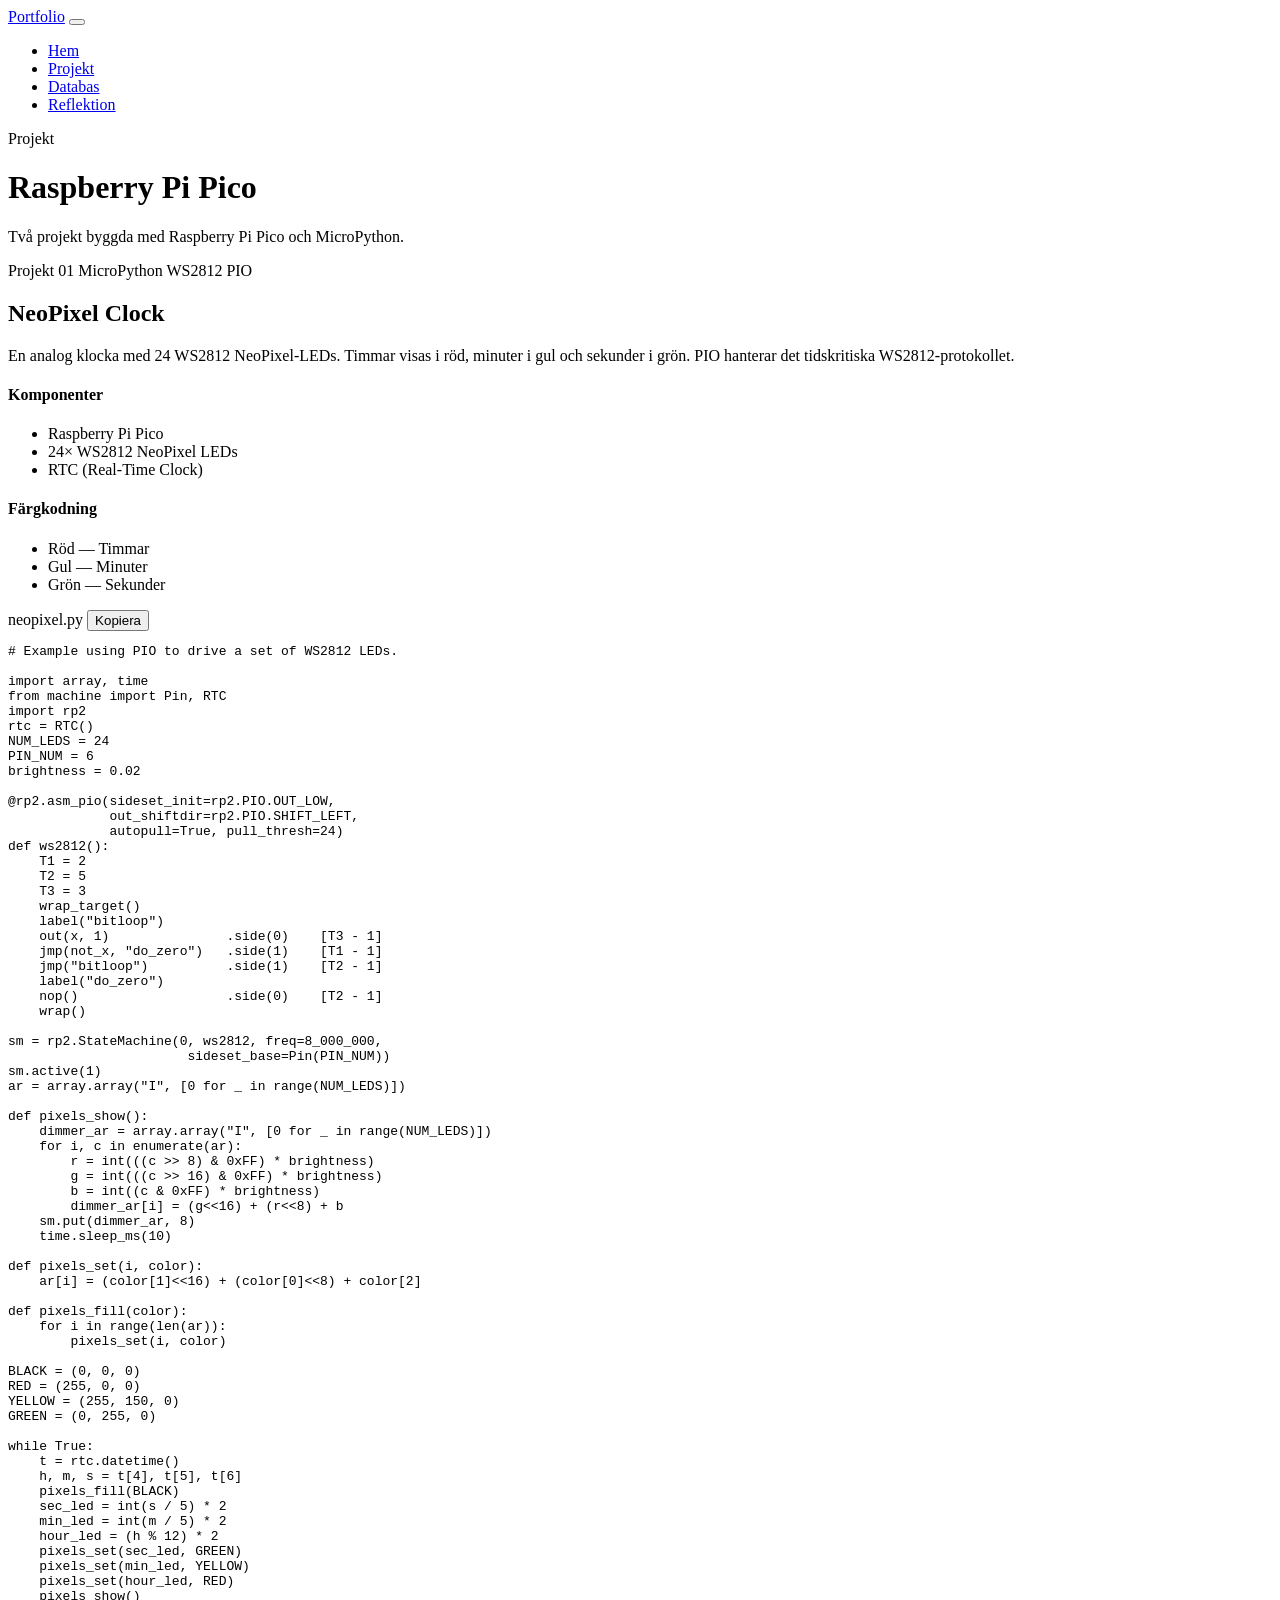
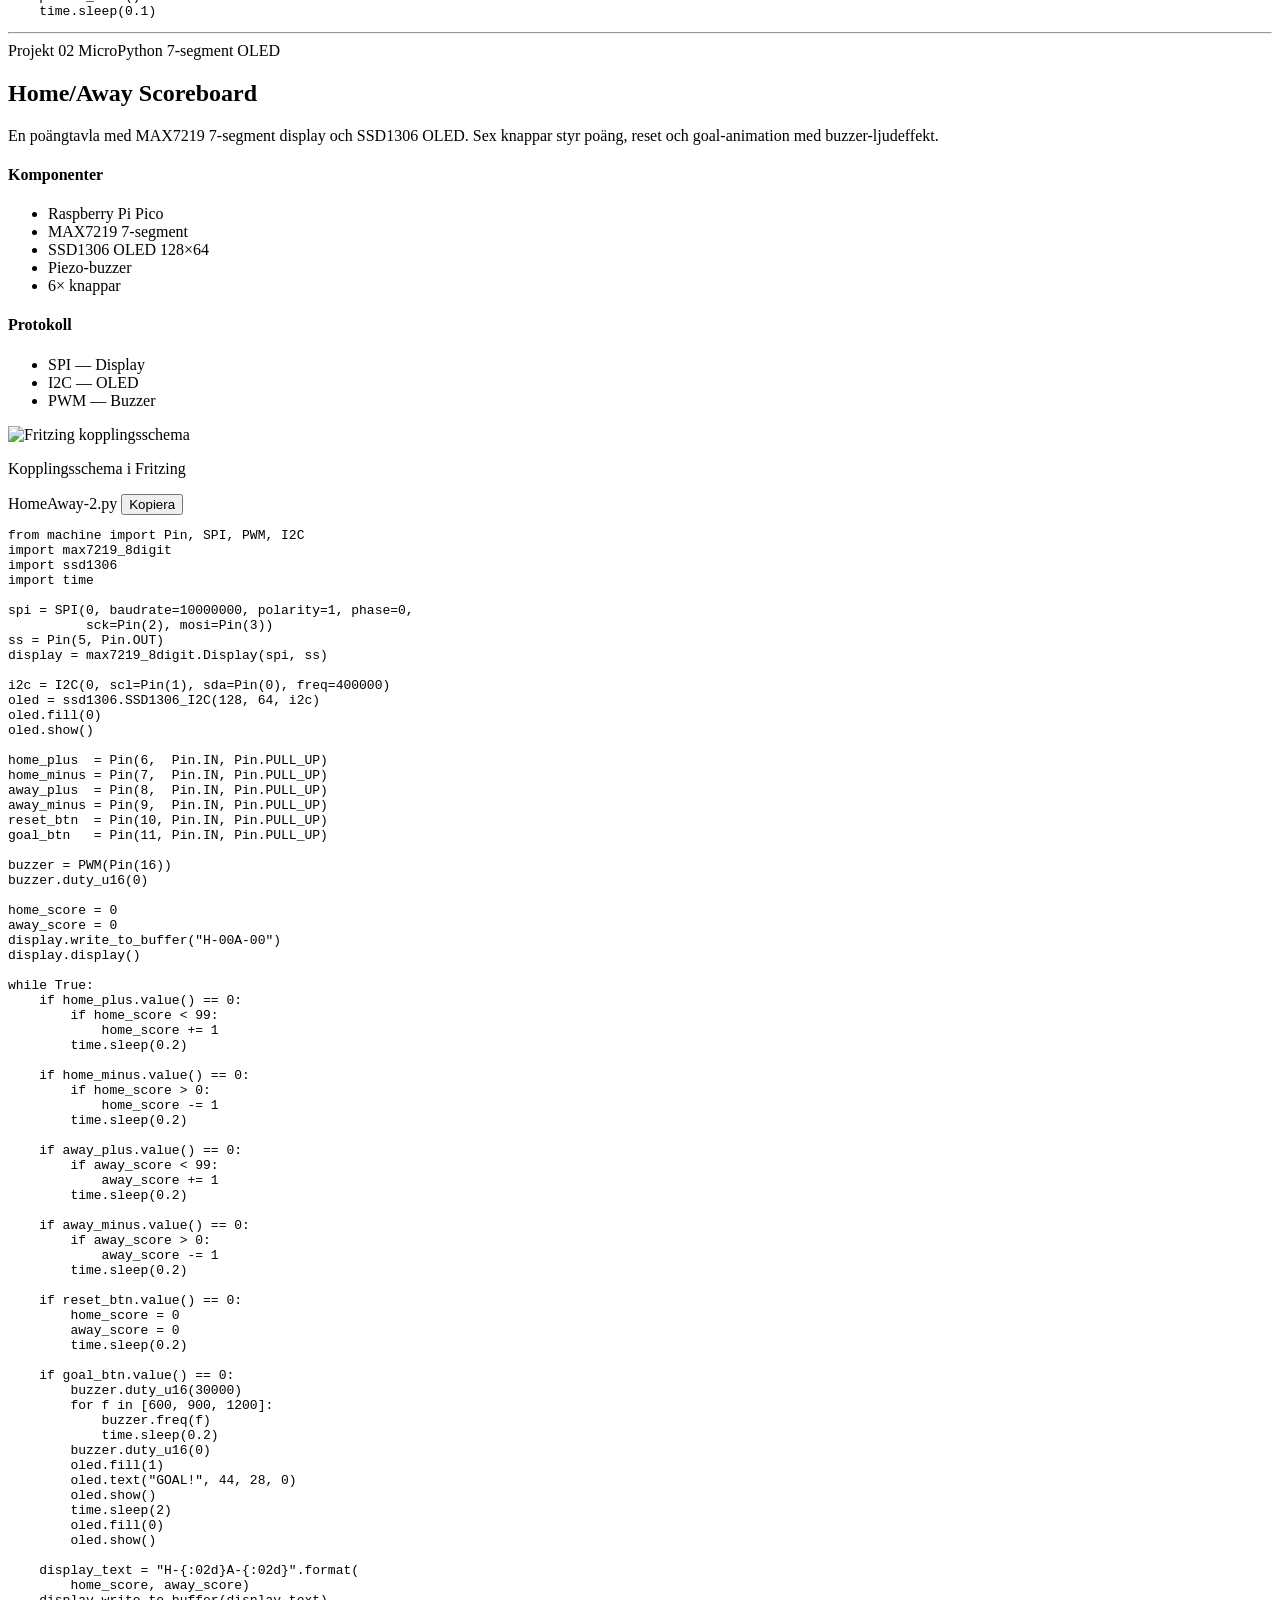
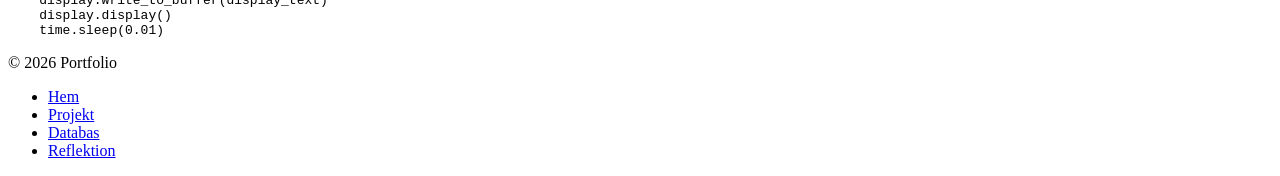
==== projects.html @ b506a7b5 "Add Raspberry Pi Pico project pages including code blocks for HomeAway and NeoPixel and database sch" ====
<!DOCTYPE html>
<html lang="sv">
<head>
    <meta charset="UTF-8">
    <meta name="viewport" content="width=device-width, initial-scale=1.0">
    <meta name="description" content="Raspberry Pi Pico-projekt — NeoPixel Clock och Home/Away Scoreboard.">
    <title>Portfolio — Projekt</title>
    <link rel="preconnect" href="https://fonts.googleapis.com">
    <link rel="preconnect" href="https://fonts.gstatic.com" crossorigin>
    <link href="https://fonts.googleapis.com/css2?family=Inter:wght@300;400;500;600;700&family=JetBrains+Mono:wght@400;500&display=swap" rel="stylesheet">
    <link rel="stylesheet" href="style.css">
</head>
<body>
    <nav class="nav" id="main-nav">
        <div class="nav-inner">
            <a href="index.html" class="nav-logo">Portfolio</a>
            <button class="nav-toggle" id="nav-toggle" aria-label="Toggle menu"><span></span><span></span><span></span></button>
            <ul class="nav-links" id="nav-links">
                <li><a href="index.html">Hem</a></li>
                <li><a href="projects.html" class="active">Projekt</a></li>
                <li><a href="database.html">Databas</a></li>
                <li><a href="reflection.html">Reflektion</a></li>
            </ul>
        </div>
    </nav>

    <header class="page-header">
        <div class="container">
            <p class="page-label fade-in">Projekt</p>
            <h1 class="page-title fade-in delay-1">Raspberry Pi Pico</h1>
            <p class="page-desc fade-in delay-2">Två projekt byggda med Raspberry Pi Pico och MicroPython.</p>
        </div>
    </header>

    <!-- Project 1: NeoPixel Clock -->
    <section class="section" id="neopixel">
        <div class="container">
            <div class="project-header">
                <div class="project-meta fade-in">
                    <span class="project-number">Projekt 01</span>
                    <span class="project-tag">MicroPython</span>
                    <span class="project-tag">WS2812</span>
                    <span class="project-tag">PIO</span>
                </div>
                <h2 class="project-title fade-in">NeoPixel Clock</h2>
                <p class="project-desc fade-in">En analog klocka med 24 WS2812 NeoPixel-LEDs. Timmar visas i röd, minuter i gul och sekunder i grön. PIO hanterar det tidskritiska WS2812-protokollet.</p>
            </div>
            <div class="project-details fade-in">
                <div class="detail-grid">
                    <div class="detail-item">
                        <h4>Komponenter</h4>
                        <ul><li>Raspberry Pi Pico</li><li>24× WS2812 NeoPixel LEDs</li><li>RTC (Real-Time Clock)</li></ul>
                    </div>
                    <div class="detail-item">
                        <h4>Färgkodning</h4>
                        <ul>
                            <li><span class="color-dot color-red"></span> Röd — Timmar</li>
                            <li><span class="color-dot color-yellow"></span> Gul — Minuter</li>
                            <li><span class="color-dot color-green"></span> Grön — Sekunder</li>
                        </ul>
                    </div>
                </div>
            </div>
            <div class="code-block fade-in">
                <div class="code-header">
                    <div class="code-dots"><span></span><span></span><span></span></div>
                    <span class="code-filename">neopixel.py</span>
                    <button class="code-copy" onclick="copyCode(this)" aria-label="Kopiera kod">Kopiera</button>
                </div>
                <pre><code># Example using PIO to drive a set of WS2812 LEDs.

import array, time
from machine import Pin, RTC
import rp2
rtc = RTC()
NUM_LEDS = 24
PIN_NUM = 6
brightness = 0.02

@rp2.asm_pio(sideset_init=rp2.PIO.OUT_LOW,
             out_shiftdir=rp2.PIO.SHIFT_LEFT,
             autopull=True, pull_thresh=24)
def ws2812():
    T1 = 2
    T2 = 5
    T3 = 3
    wrap_target()
    label("bitloop")
    out(x, 1)               .side(0)    [T3 - 1]
    jmp(not_x, "do_zero")   .side(1)    [T1 - 1]
    jmp("bitloop")          .side(1)    [T2 - 1]
    label("do_zero")
    nop()                   .side(0)    [T2 - 1]
    wrap()

sm = rp2.StateMachine(0, ws2812, freq=8_000_000,
                       sideset_base=Pin(PIN_NUM))
sm.active(1)
ar = array.array("I", [0 for _ in range(NUM_LEDS)])

def pixels_show():
    dimmer_ar = array.array("I", [0 for _ in range(NUM_LEDS)])
    for i, c in enumerate(ar):
        r = int(((c >> 8) & 0xFF) * brightness)
        g = int(((c >> 16) & 0xFF) * brightness)
        b = int((c & 0xFF) * brightness)
        dimmer_ar[i] = (g<<16) + (r<<8) + b
    sm.put(dimmer_ar, 8)
    time.sleep_ms(10)

def pixels_set(i, color):
    ar[i] = (color[1]<<16) + (color[0]<<8) + color[2]

def pixels_fill(color):
    for i in range(len(ar)):
        pixels_set(i, color)

BLACK = (0, 0, 0)
RED = (255, 0, 0)
YELLOW = (255, 150, 0)
GREEN = (0, 255, 0)

while True:
    t = rtc.datetime()
    h, m, s = t[4], t[5], t[6]
    pixels_fill(BLACK)
    sec_led = int(s / 5) * 2
    min_led = int(m / 5) * 2
    hour_led = (h % 12) * 2
    pixels_set(sec_led, GREEN)
    pixels_set(min_led, YELLOW)
    pixels_set(hour_led, RED)
    pixels_show()
    time.sleep(0.1)</code></pre>
            </div>
        </div>
    </section>

    <div class="section-divider"><div class="container"><hr></div></div>

    <!-- Project 2: Home/Away -->
    <section class="section" id="homeaway">
        <div class="container">
            <div class="project-header">
                <div class="project-meta fade-in">
                    <span class="project-number">Projekt 02</span>
                    <span class="project-tag">MicroPython</span>
                    <span class="project-tag">7-segment</span>
                    <span class="project-tag">OLED</span>
                </div>
                <h2 class="project-title fade-in">Home/Away Scoreboard</h2>
                <p class="project-desc fade-in">En poängtavla med MAX7219 7-segment display och SSD1306 OLED. Sex knappar styr poäng, reset och goal-animation med buzzer-ljudeffekt.</p>
            </div>
            <div class="project-details fade-in">
                <div class="detail-grid">
                    <div class="detail-item">
                        <h4>Komponenter</h4>
                        <ul><li>Raspberry Pi Pico</li><li>MAX7219 7-segment</li><li>SSD1306 OLED 128×64</li><li>Piezo-buzzer</li><li>6× knappar</li></ul>
                    </div>
                    <div class="detail-item">
                        <h4>Protokoll</h4>
                        <ul><li>SPI — Display</li><li>I2C — OLED</li><li>PWM — Buzzer</li></ul>
                    </div>
                </div>
            </div>
            <div class="project-image fade-in">
                <div class="image-frame">
                    <img src="images/fritzing-homeaway.png" alt="Fritzing kopplingsschema" loading="lazy">
                </div>
                <p class="image-caption">Kopplingsschema i Fritzing</p>
            </div>
            <div class="code-block fade-in">
                <div class="code-header">
                    <div class="code-dots"><span></span><span></span><span></span></div>
                    <span class="code-filename">HomeAway-2.py</span>
                    <button class="code-copy" onclick="copyCode(this)" aria-label="Kopiera kod">Kopiera</button>
                </div>
                <pre><code>from machine import Pin, SPI, PWM, I2C
import max7219_8digit
import ssd1306
import time

spi = SPI(0, baudrate=10000000, polarity=1, phase=0,
          sck=Pin(2), mosi=Pin(3))
ss = Pin(5, Pin.OUT)
display = max7219_8digit.Display(spi, ss)

i2c = I2C(0, scl=Pin(1), sda=Pin(0), freq=400000)
oled = ssd1306.SSD1306_I2C(128, 64, i2c)
oled.fill(0)
oled.show()

home_plus  = Pin(6,  Pin.IN, Pin.PULL_UP)
home_minus = Pin(7,  Pin.IN, Pin.PULL_UP)
away_plus  = Pin(8,  Pin.IN, Pin.PULL_UP)
away_minus = Pin(9,  Pin.IN, Pin.PULL_UP)
reset_btn  = Pin(10, Pin.IN, Pin.PULL_UP)
goal_btn   = Pin(11, Pin.IN, Pin.PULL_UP)

buzzer = PWM(Pin(16))
buzzer.duty_u16(0)

home_score = 0
away_score = 0
display.write_to_buffer("H-00A-00")
display.display()

while True:
    if home_plus.value() == 0:
        if home_score < 99:
            home_score += 1
        time.sleep(0.2)

    if home_minus.value() == 0:
        if home_score > 0:
            home_score -= 1
        time.sleep(0.2)

    if away_plus.value() == 0:
        if away_score < 99:
            away_score += 1
        time.sleep(0.2)

    if away_minus.value() == 0:
        if away_score > 0:
            away_score -= 1
        time.sleep(0.2)

    if reset_btn.value() == 0:
        home_score = 0
        away_score = 0
        time.sleep(0.2)

    if goal_btn.value() == 0:
        buzzer.duty_u16(30000)
        for f in [600, 900, 1200]:
            buzzer.freq(f)
            time.sleep(0.2)
        buzzer.duty_u16(0)
        oled.fill(1)
        oled.text("GOAL!", 44, 28, 0)
        oled.show()
        time.sleep(2)
        oled.fill(0)
        oled.show()

    display_text = "H-{:02d}A-{:02d}".format(
        home_score, away_score)
    display.write_to_buffer(display_text)
    display.display()
    time.sleep(0.01)</code></pre>
            </div>
        </div>
    </section>

    <footer class="footer">
        <div class="container">
            <div class="footer-inner">
                <p class="footer-copy">&copy; 2026 Portfolio</p>
                <ul class="footer-links">
                    <li><a href="index.html">Hem</a></li>
                    <li><a href="projects.html">Projekt</a></li>
                    <li><a href="database.html">Databas</a></li>
                    <li><a href="reflection.html">Reflektion</a></li>
                </ul>
            </div>
        </div>
    </footer>
    <script src="main.js"></script>
</body>
</html>
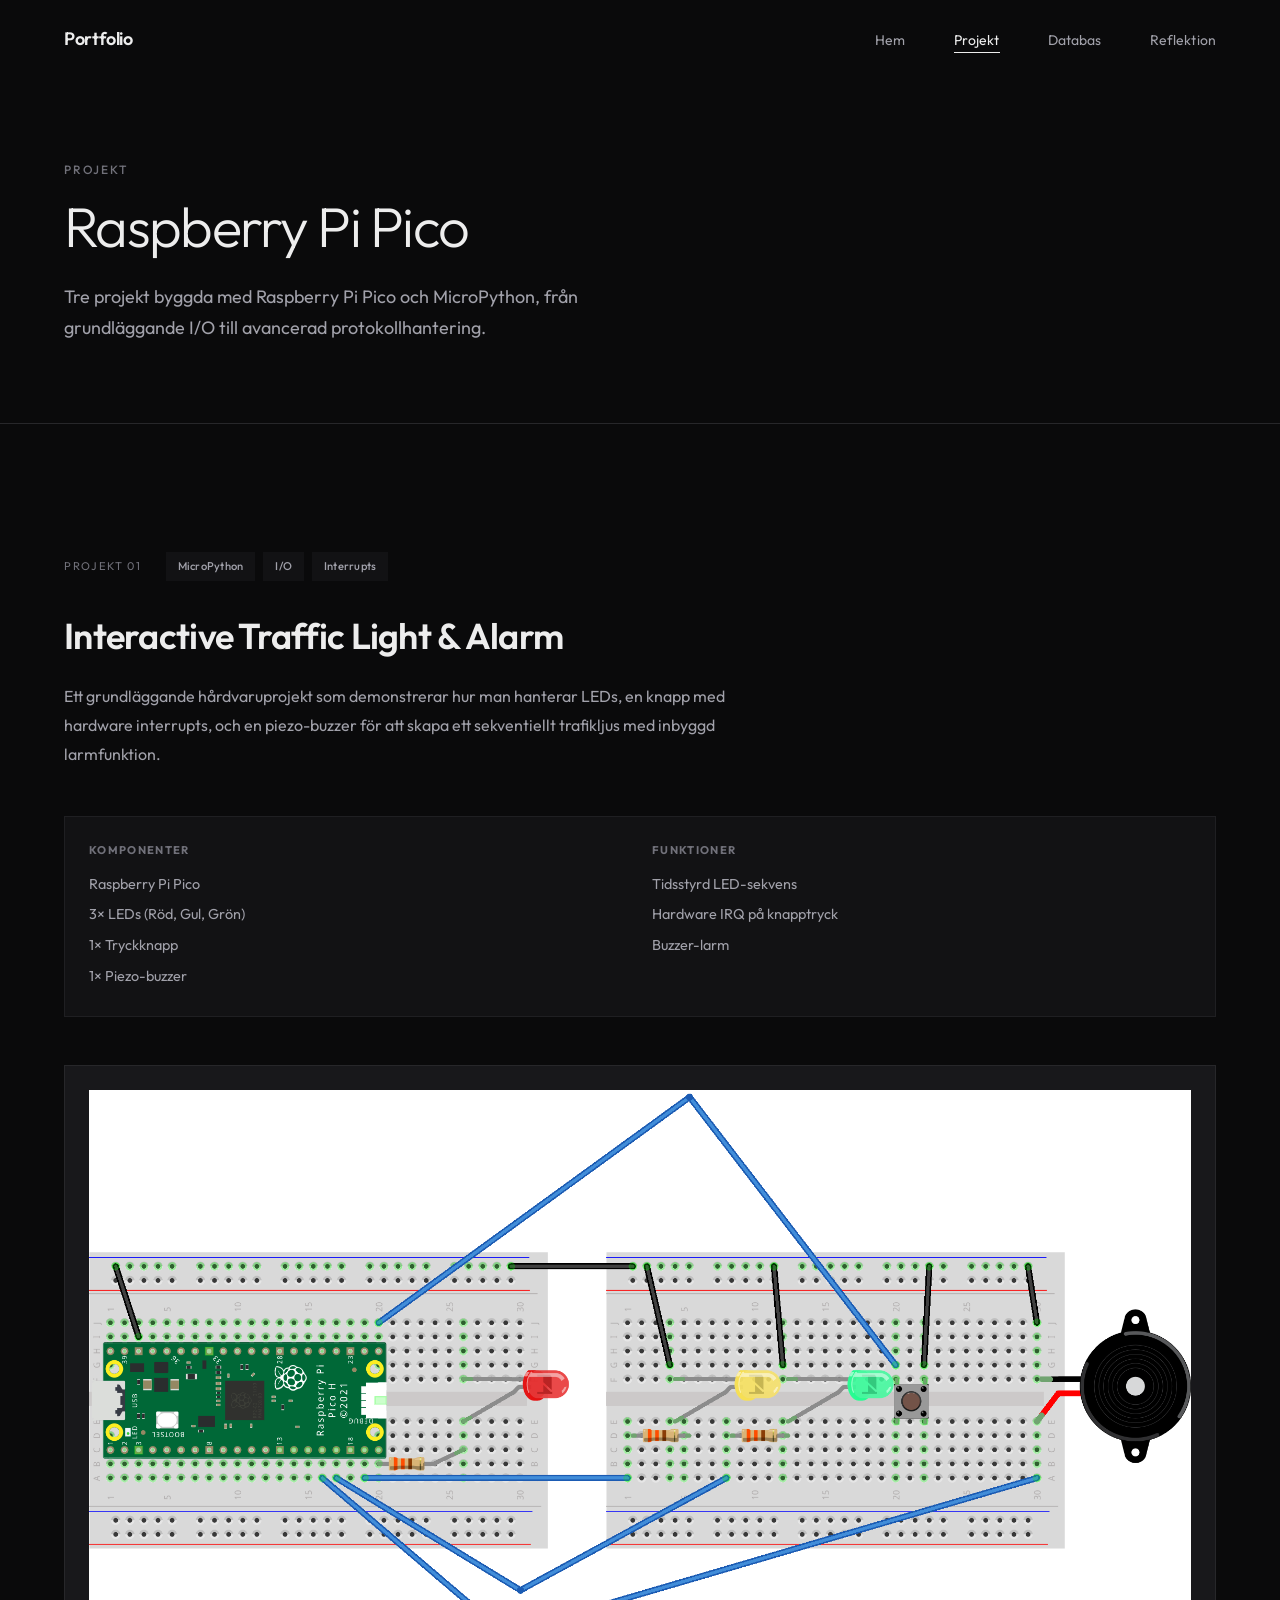
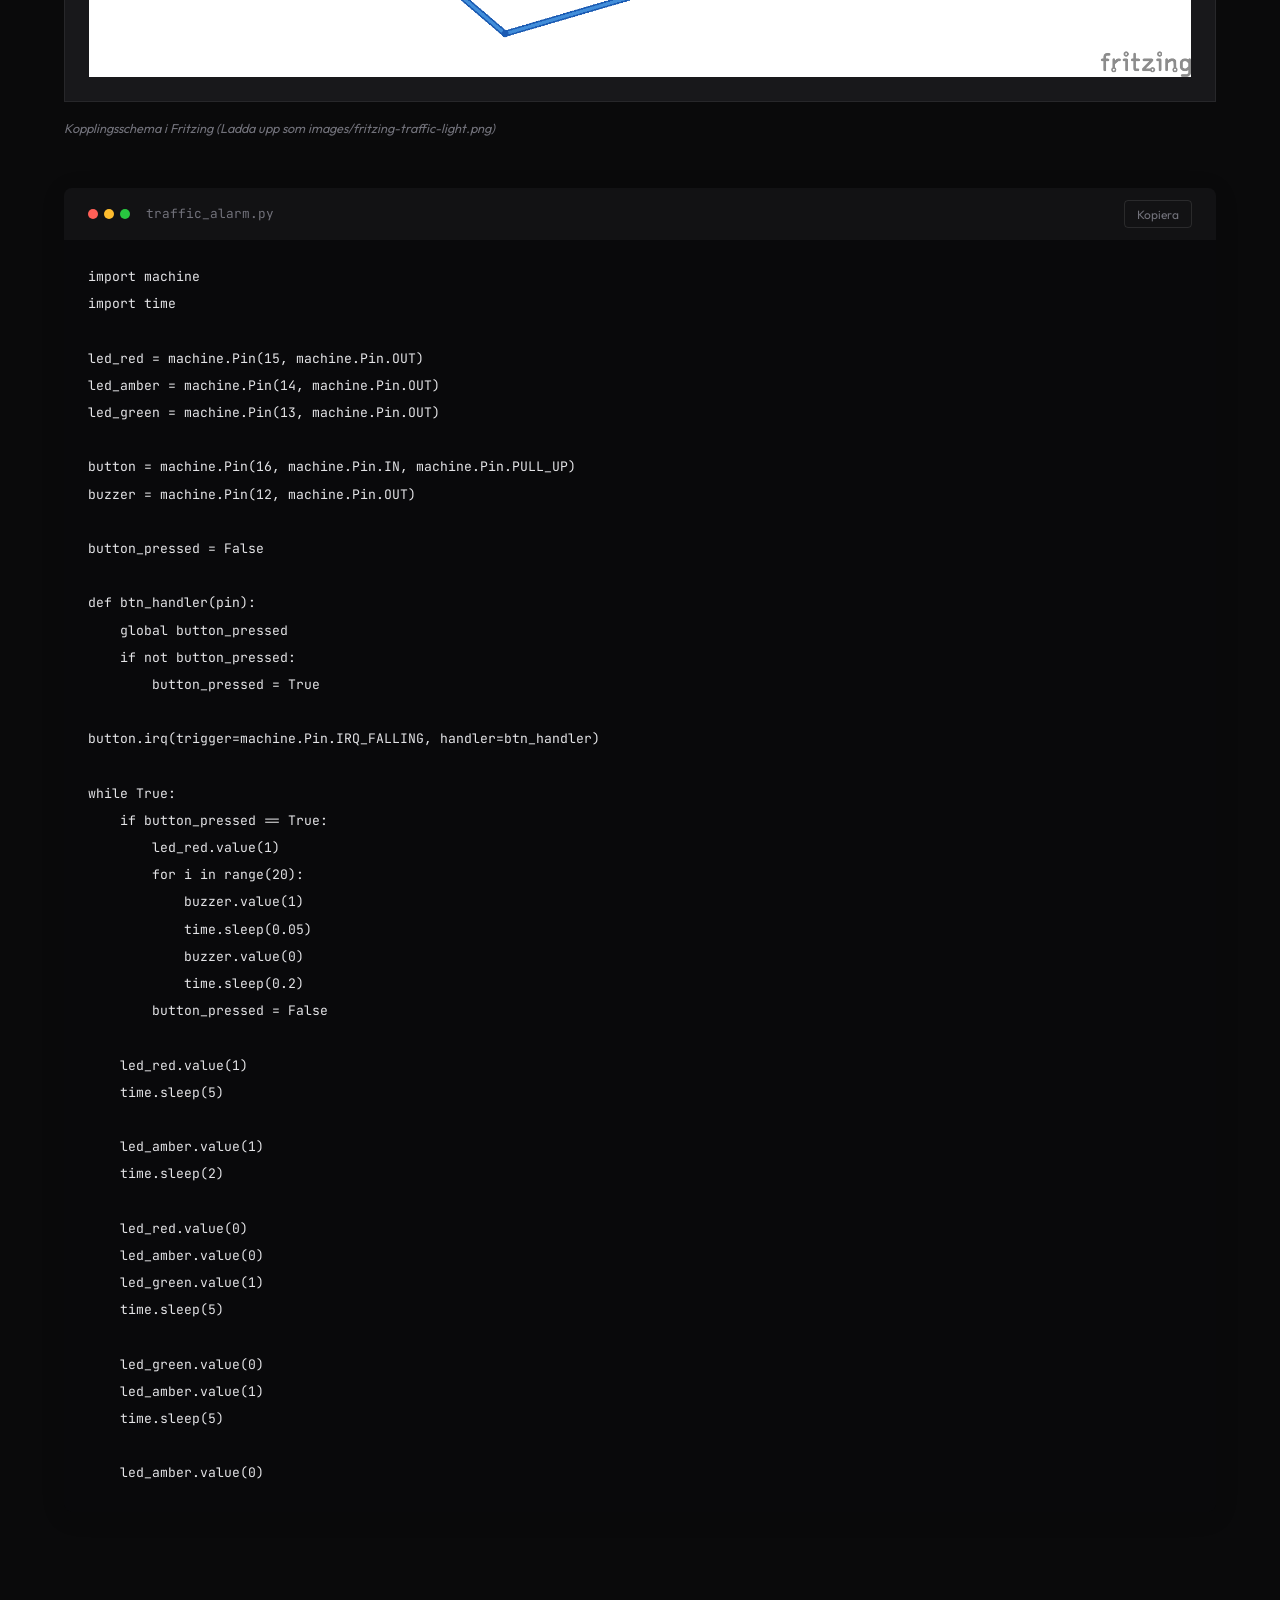
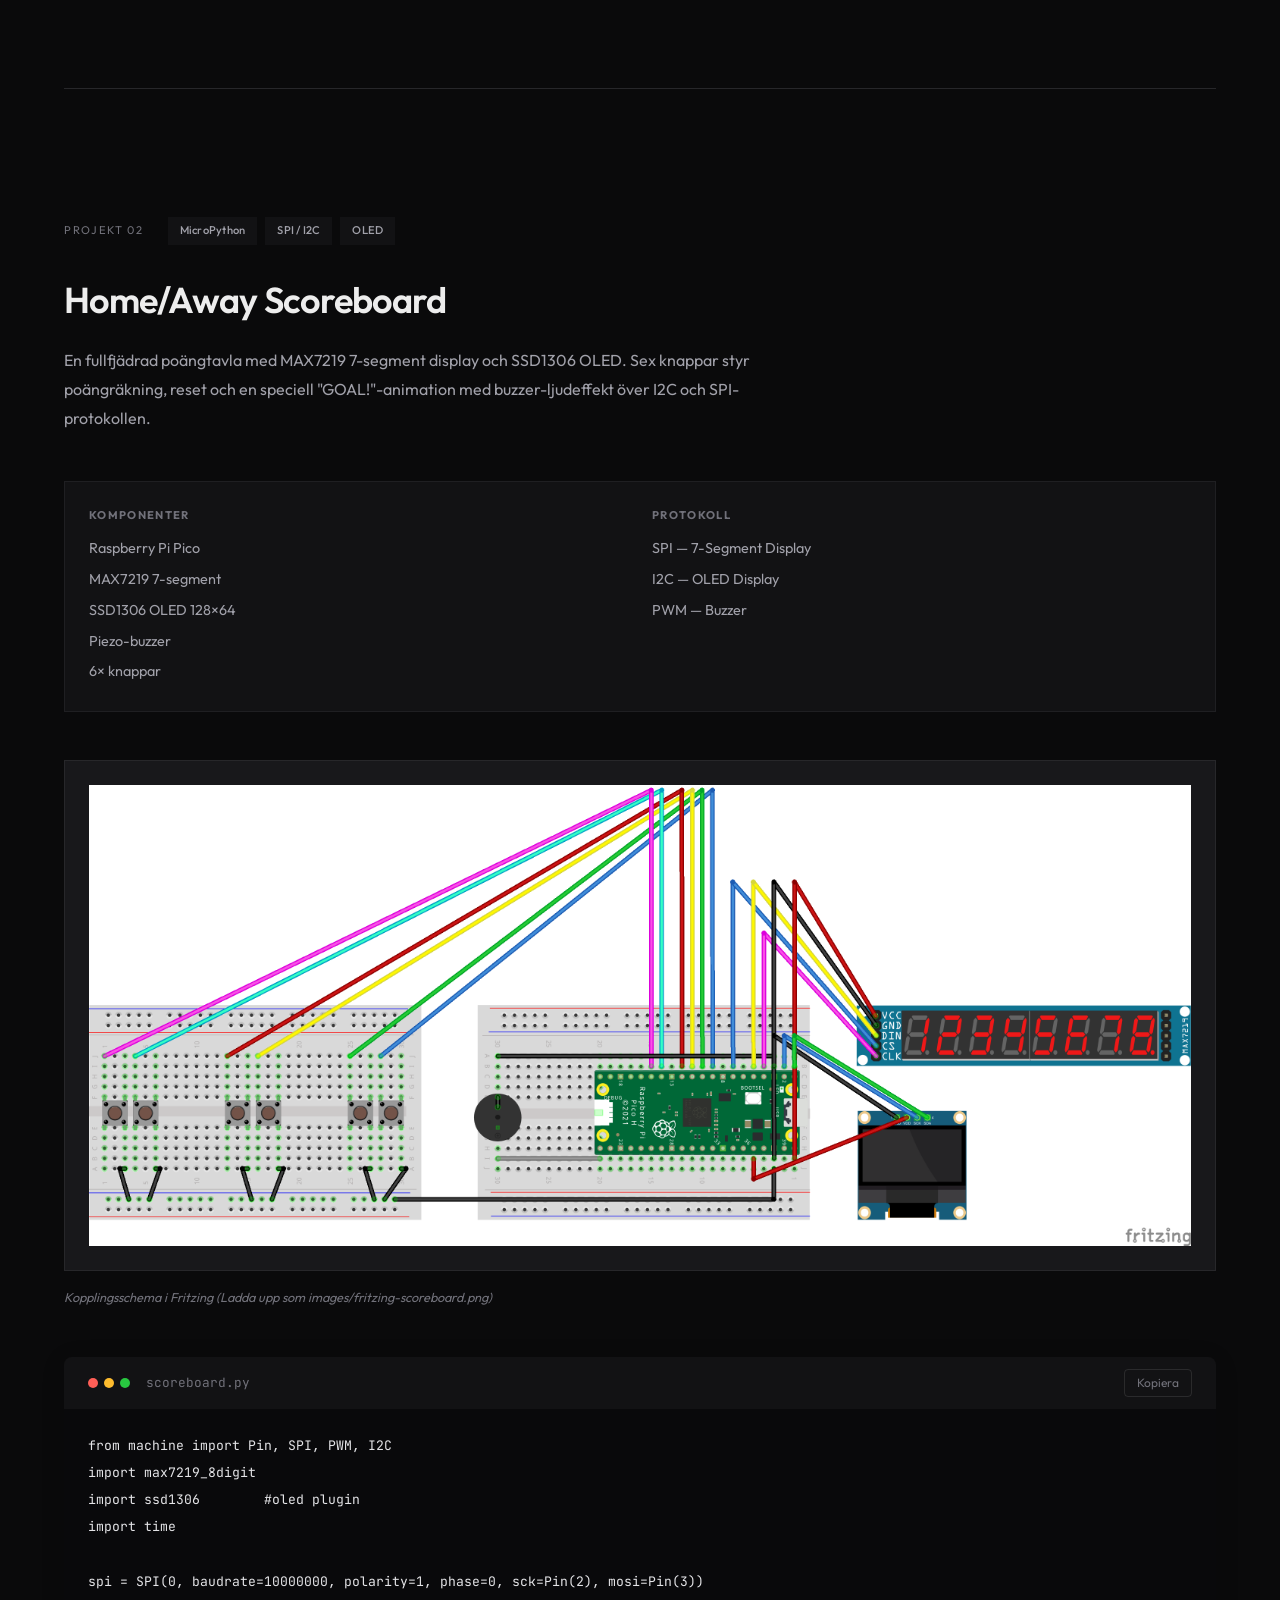
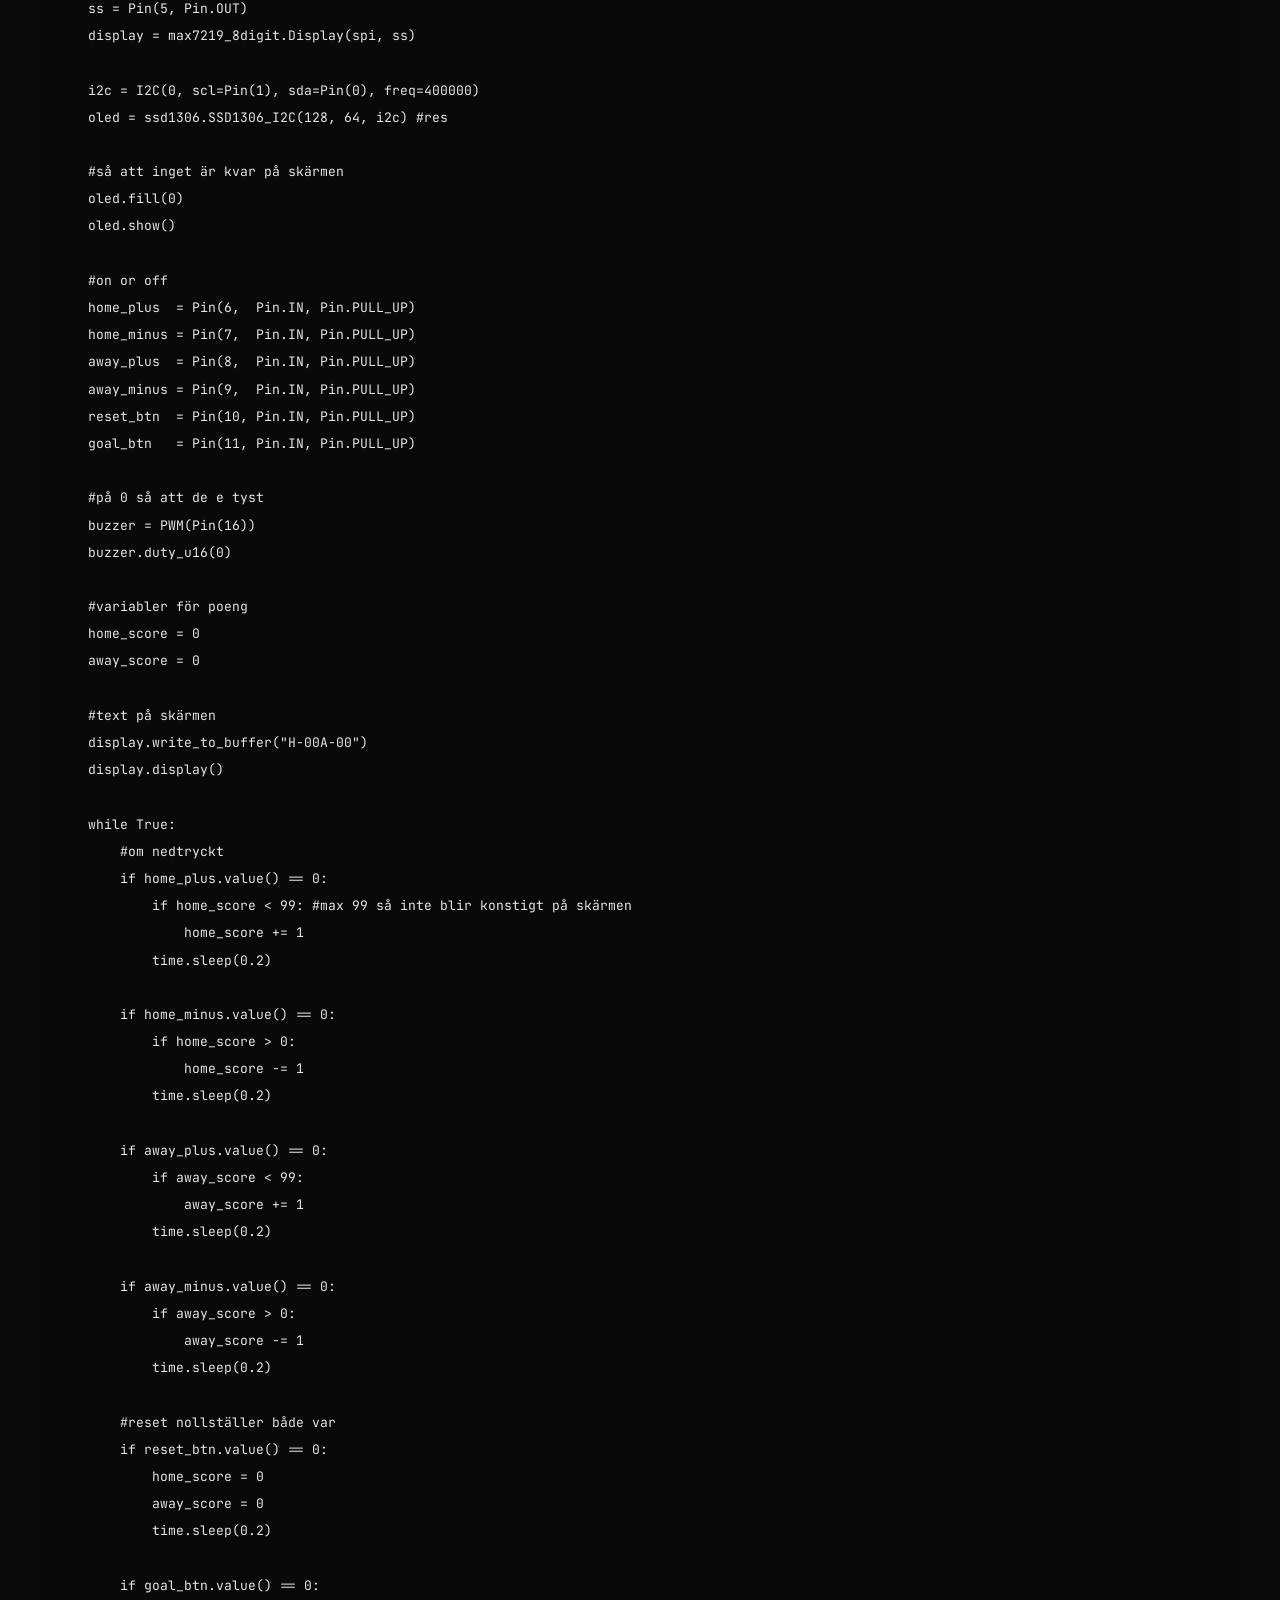
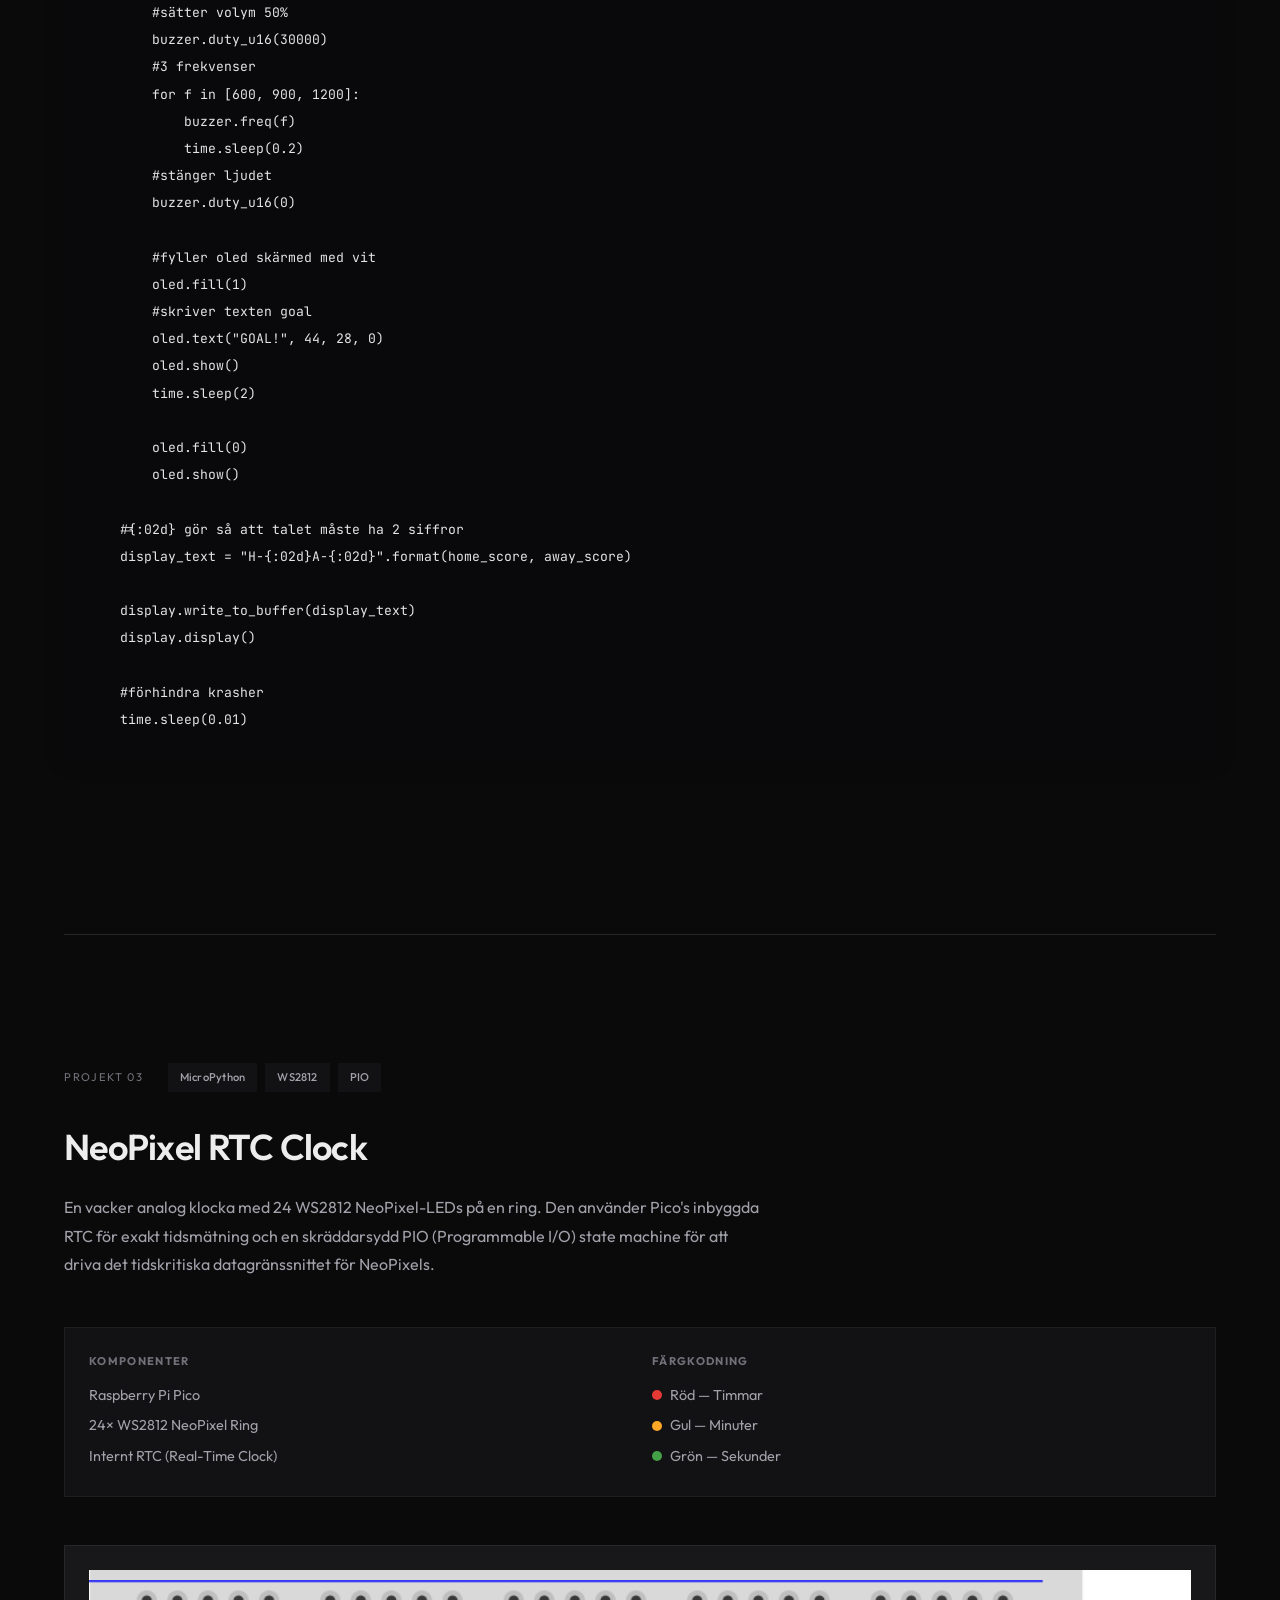
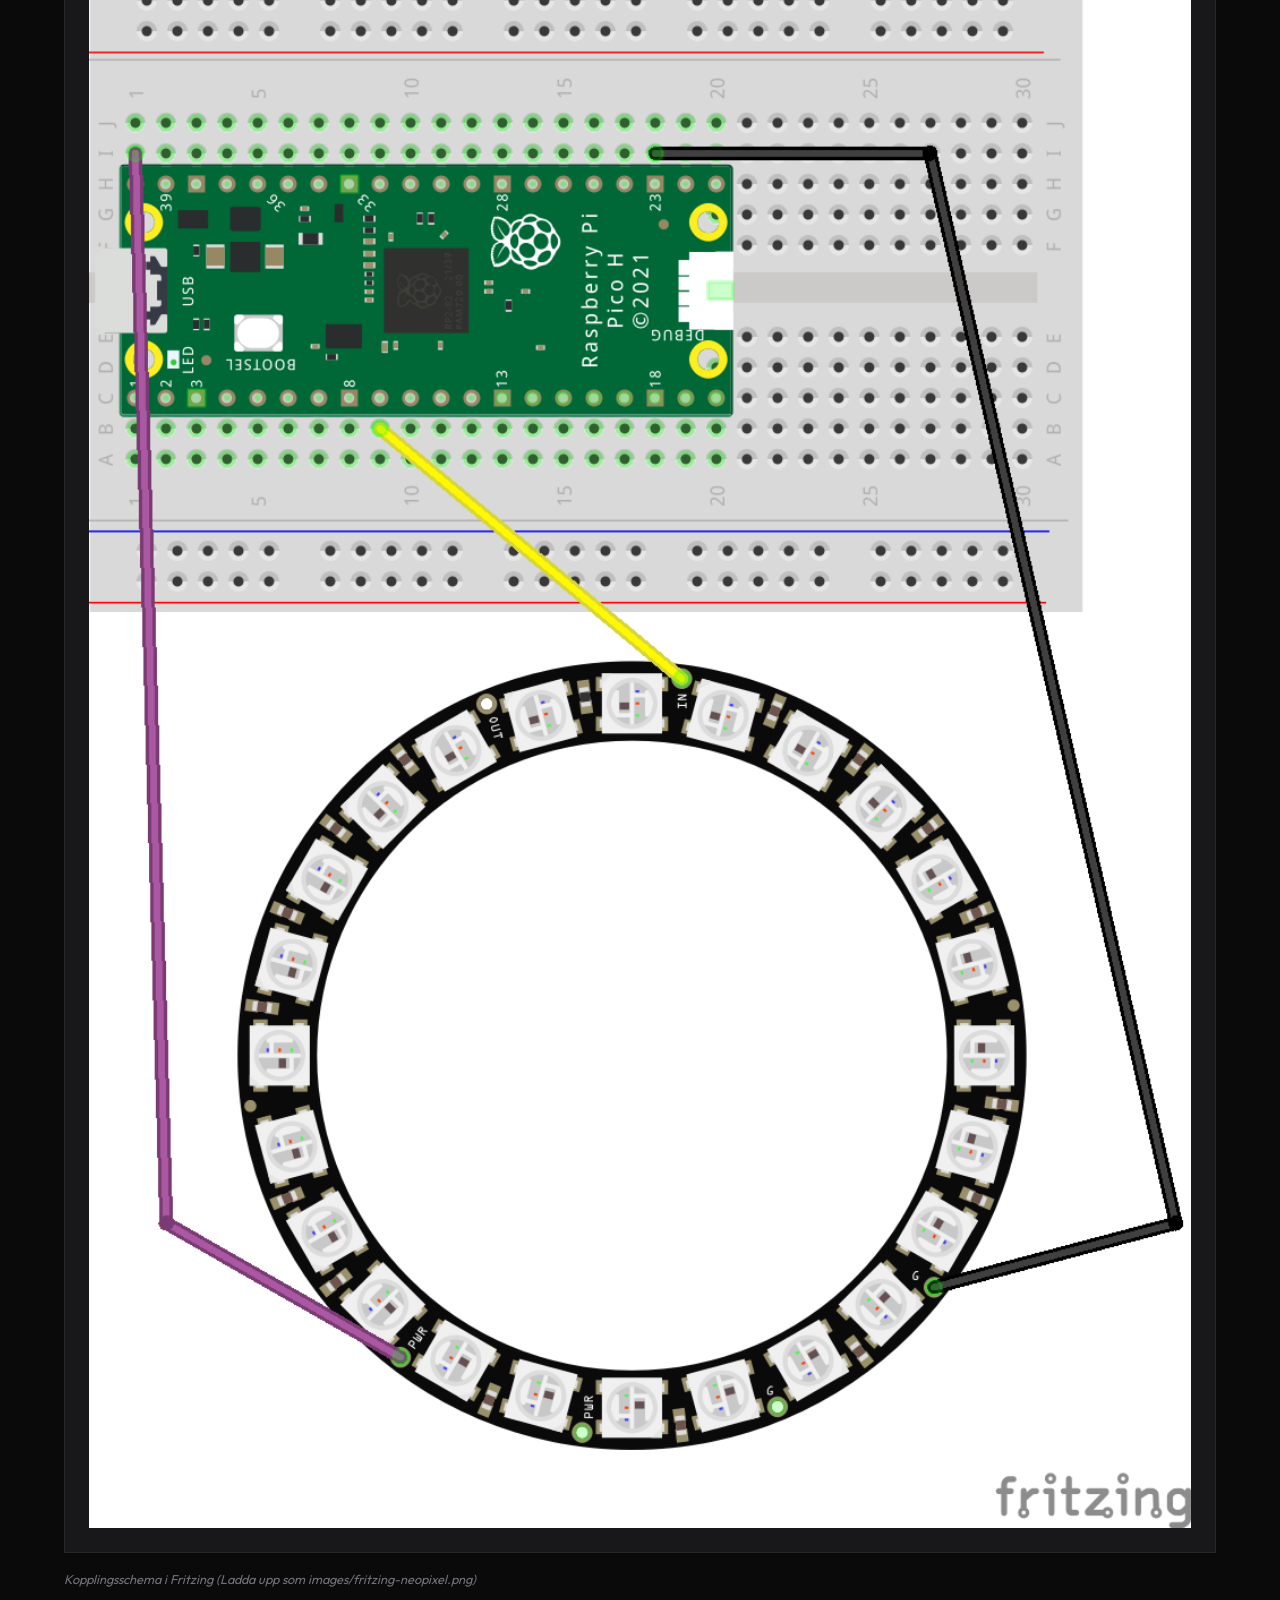
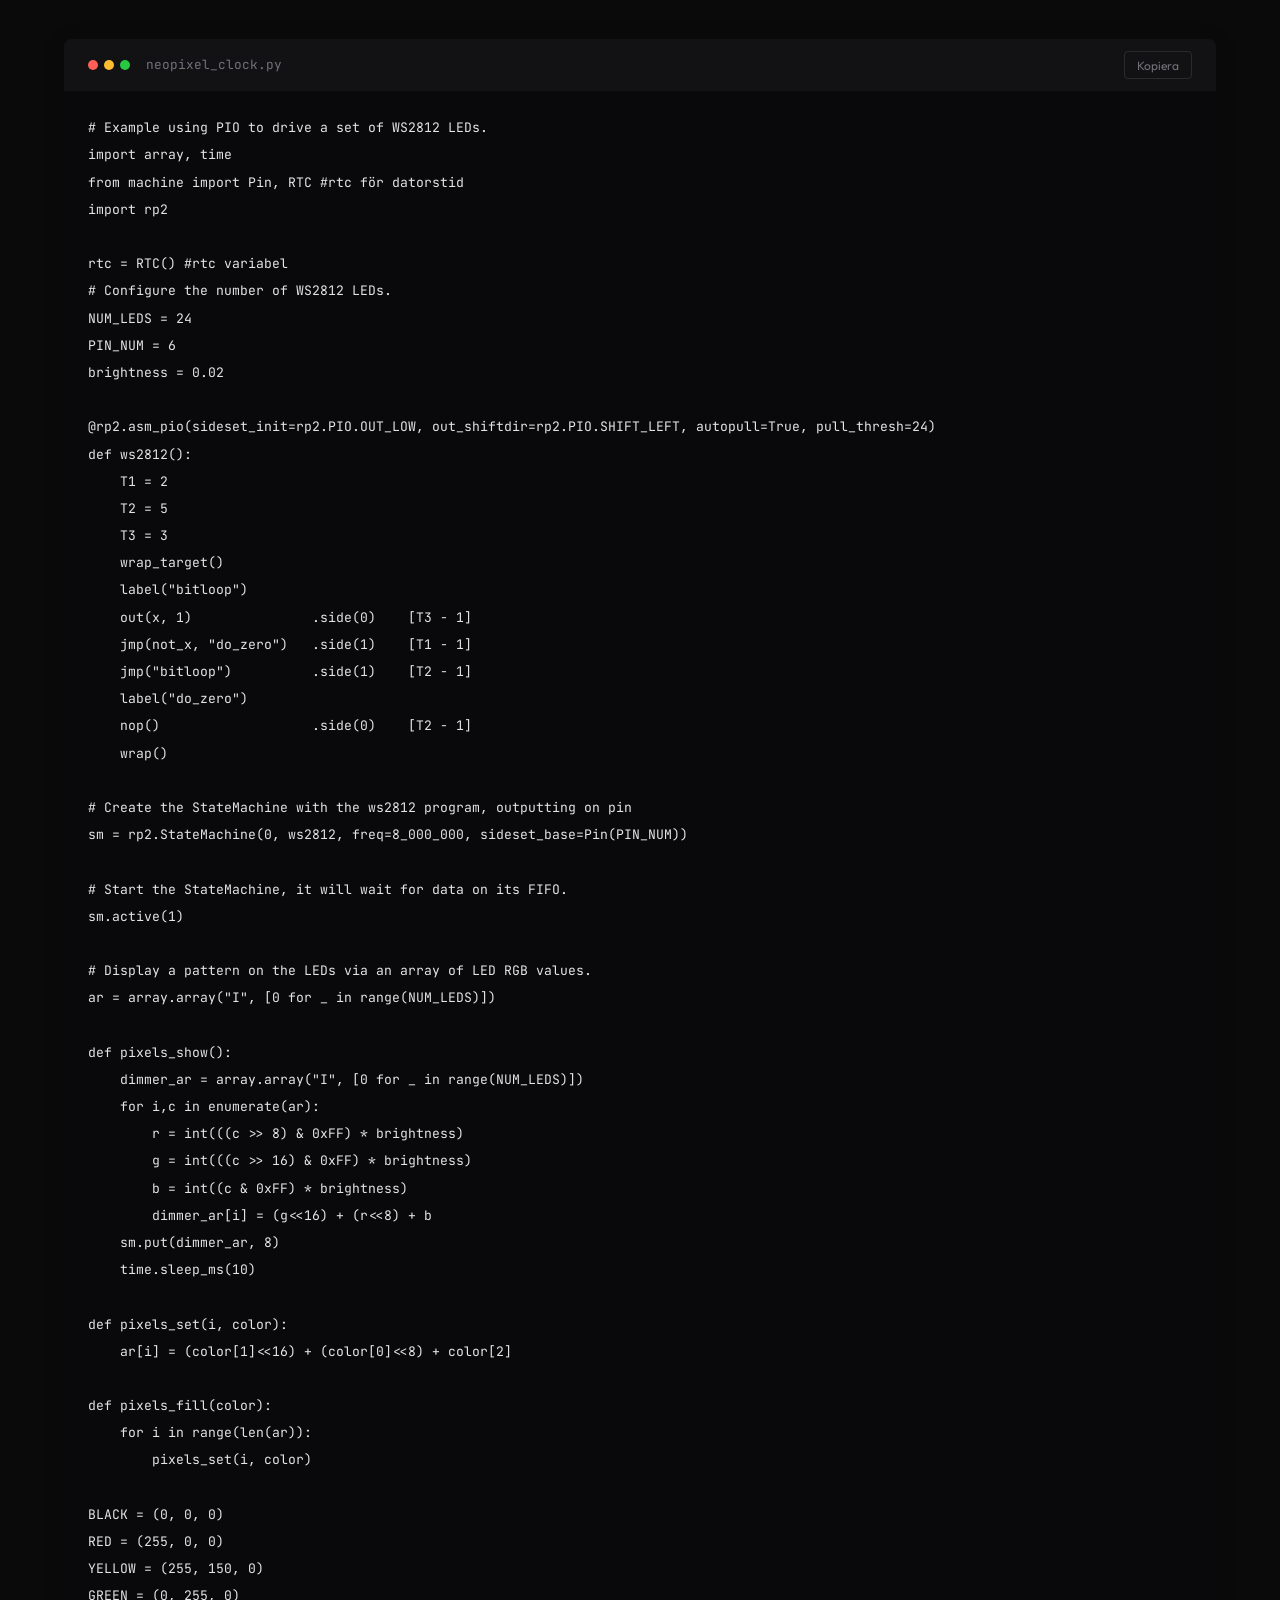
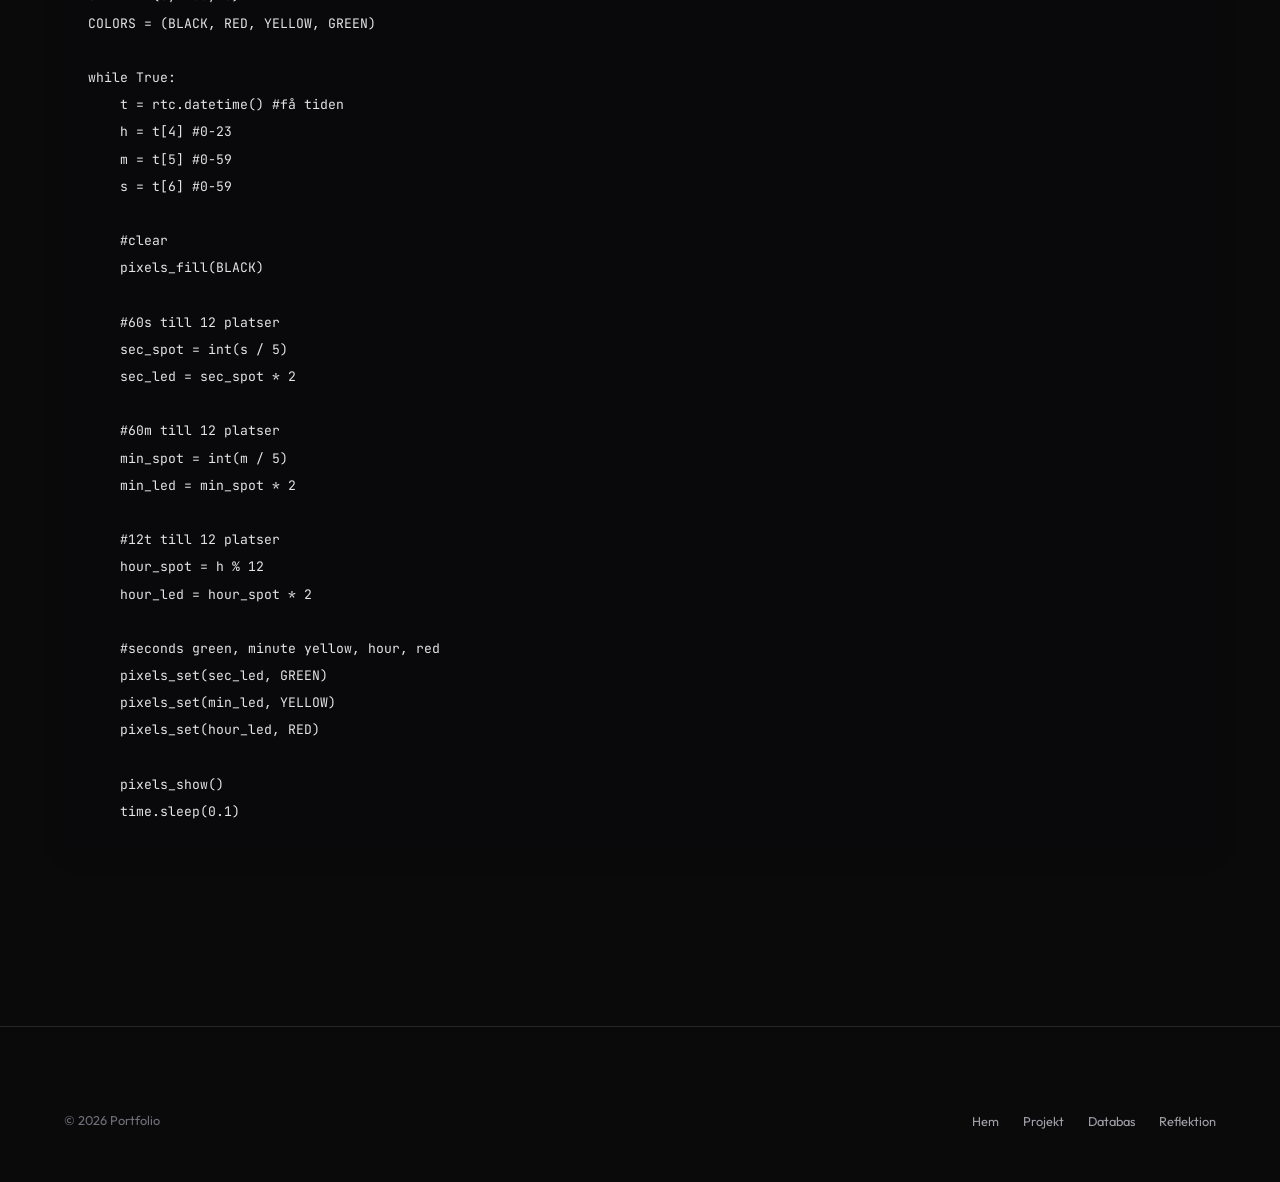
==== commit 3005733c: "added code and pictures to the projects" ====
--- a/projects.html
+++ b/projects.html
@@ -3,11 +3,11 @@
 <head>
     <meta charset="UTF-8">
     <meta name="viewport" content="width=device-width, initial-scale=1.0">
-    <meta name="description" content="Raspberry Pi Pico-projekt — NeoPixel Clock och Home/Away Scoreboard.">
+    <meta name="description" content="Raspberry Pi Pico-projekt — Hårdvaruprogrammering med MicroPython.">
     <title>Portfolio — Projekt</title>
     <link rel="preconnect" href="https://fonts.googleapis.com">
     <link rel="preconnect" href="https://fonts.gstatic.com" crossorigin>
-    <link href="https://fonts.googleapis.com/css2?family=Inter:wght@300;400;500;600;700&family=JetBrains+Mono:wght@400;500&display=swap" rel="stylesheet">
+    <link href="https://fonts.googleapis.com/css2?family=Outfit:wght@300;400;500;600;700&family=Inter:wght@300;400;500;600;700&family=JetBrains+Mono:wght@400;500&display=swap" rel="stylesheet">
     <link rel="stylesheet" href="style.css">
 </head>
 <body>
@@ -28,28 +28,251 @@
         <div class="container">
             <p class="page-label fade-in">Projekt</p>
             <h1 class="page-title fade-in delay-1">Raspberry Pi Pico</h1>
-            <p class="page-desc fade-in delay-2">Två projekt byggda med Raspberry Pi Pico och MicroPython.</p>
+            <p class="page-desc fade-in delay-2">Tre projekt byggda med Raspberry Pi Pico och MicroPython, från grundläggande I/O till avancerad protokollhantering.</p>
         </div>
     </header>
 
-    <!-- Project 1: NeoPixel Clock -->
-    <section class="section" id="neopixel">
+    <!-- Project 1: Traffic Light Alarm -->
+    <section class="section" id="traffic-alarm">
         <div class="container">
             <div class="project-header">
                 <div class="project-meta fade-in">
                     <span class="project-number">Projekt 01</span>
                     <span class="project-tag">MicroPython</span>
+                    <span class="project-tag">I/O</span>
+                    <span class="project-tag">Interrupts</span>
+                </div>
+                <h2 class="project-title fade-in">Interactive Traffic Light & Alarm</h2>
+                <p class="project-desc fade-in">Ett grundläggande hårdvaruprojekt som demonstrerar hur man hanterar LEDs, en knapp med hardware interrupts, och en piezo-buzzer för att skapa ett sekventiellt trafikljus med inbyggd larmfunktion.</p>
+            </div>
+            <div class="project-details fade-in">
+                <div class="detail-grid">
+                    <div class="detail-item">
+                        <h4>Komponenter</h4>
+                        <ul><li>Raspberry Pi Pico</li><li>3× LEDs (Röd, Gul, Grön)</li><li>1× Tryckknapp</li><li>1× Piezo-buzzer</li></ul>
+                    </div>
+                    <div class="detail-item">
+                        <h4>Funktioner</h4>
+                        <ul><li>Tidsstyrd LED-sekvens</li><li>Hardware IRQ på knapptryck</li><li>Buzzer-larm</li></ul>
+                    </div>
+                </div>
+            </div>
+            <div class="project-image fade-in">
+                <div class="image-frame">
+                    <img src="images/fritzing-traffic-light.png" alt="Fritzing kopplingsschema för trafikljus" loading="lazy">
+                </div>
+                <p class="image-caption">Kopplingsschema i Fritzing (Ladda upp som images/fritzing-traffic-light.png)</p>
+            </div>
+            <div class="code-block fade-in">
+                <div class="code-header">
+                    <div class="code-dots"><span></span><span></span><span></span></div>
+                    <span class="code-filename">traffic_alarm.py</span>
+                    <button class="code-copy" onclick="copyCode(this)" aria-label="Kopiera kod">Kopiera</button>
+                </div>
+                <pre><code>import machine
+import time
+
+led_red = machine.Pin(15, machine.Pin.OUT)
+led_amber = machine.Pin(14, machine.Pin.OUT)
+led_green = machine.Pin(13, machine.Pin.OUT)
+
+button = machine.Pin(16, machine.Pin.IN, machine.Pin.PULL_UP)
+buzzer = machine.Pin(12, machine.Pin.OUT)
+
+button_pressed = False
+
+def btn_handler(pin):
+    global button_pressed
+    if not button_pressed:
+        button_pressed = True
+
+button.irq(trigger=machine.Pin.IRQ_FALLING, handler=btn_handler)
+
+while True:
+    if button_pressed == True:
+        led_red.value(1)
+        for i in range(20):
+            buzzer.value(1)
+            time.sleep(0.05)
+            buzzer.value(0)
+            time.sleep(0.2)
+        button_pressed = False
+
+    led_red.value(1)
+    time.sleep(5)
+
+    led_amber.value(1)
+    time.sleep(2)
+
+    led_red.value(0)
+    led_amber.value(0)
+    led_green.value(1)
+    time.sleep(5)
+
+    led_green.value(0)
+    led_amber.value(1)
+    time.sleep(5)
+
+    led_amber.value(0)</code></pre>
+            </div>
+        </div>
+    </section>
+
+    <div class="section-divider"><div class="container"><hr></div></div>
+
+    <!-- Project 2: Home/Away -->
+    <section class="section" id="homeaway">
+        <div class="container">
+            <div class="project-header">
+                <div class="project-meta fade-in">
+                    <span class="project-number">Projekt 02</span>
+                    <span class="project-tag">MicroPython</span>
+                    <span class="project-tag">SPI / I2C</span>
+                    <span class="project-tag">OLED</span>
+                </div>
+                <h2 class="project-title fade-in">Home/Away Scoreboard</h2>
+                <p class="project-desc fade-in">En fullfjädrad poängtavla med MAX7219 7-segment display och SSD1306 OLED. Sex knappar styr poängräkning, reset och en speciell "GOAL!"-animation med buzzer-ljudeffekt över I2C och SPI-protokollen.</p>
+            </div>
+            <div class="project-details fade-in">
+                <div class="detail-grid">
+                    <div class="detail-item">
+                        <h4>Komponenter</h4>
+                        <ul><li>Raspberry Pi Pico</li><li>MAX7219 7-segment</li><li>SSD1306 OLED 128×64</li><li>Piezo-buzzer</li><li>6× knappar</li></ul>
+                    </div>
+                    <div class="detail-item">
+                        <h4>Protokoll</h4>
+                        <ul><li>SPI — 7-Segment Display</li><li>I2C — OLED Display</li><li>PWM — Buzzer</li></ul>
+                    </div>
+                </div>
+            </div>
+            <div class="project-image fade-in">
+                <div class="image-frame">
+                    <img src="images/fritzing-scoreboard.png" alt="Fritzing kopplingsschema för scoreboard" loading="lazy">
+                </div>
+                <p class="image-caption">Kopplingsschema i Fritzing (Ladda upp som images/fritzing-scoreboard.png)</p>
+            </div>
+            <div class="code-block fade-in">
+                <div class="code-header">
+                    <div class="code-dots"><span></span><span></span><span></span></div>
+                    <span class="code-filename">scoreboard.py</span>
+                    <button class="code-copy" onclick="copyCode(this)" aria-label="Kopiera kod">Kopiera</button>
+                </div>
+                <pre><code>from machine import Pin, SPI, PWM, I2C
+import max7219_8digit 
+import ssd1306        #oled plugin
+import time           
+
+spi = SPI(0, baudrate=10000000, polarity=1, phase=0, sck=Pin(2), mosi=Pin(3))
+ss = Pin(5, Pin.OUT) 
+display = max7219_8digit.Display(spi, ss)
+
+i2c = I2C(0, scl=Pin(1), sda=Pin(0), freq=400000)
+oled = ssd1306.SSD1306_I2C(128, 64, i2c) #res
+
+#så att inget är kvar på skärmen
+oled.fill(0)
+oled.show()
+
+#on or off 
+home_plus  = Pin(6,  Pin.IN, Pin.PULL_UP)
+home_minus = Pin(7,  Pin.IN, Pin.PULL_UP)
+away_plus  = Pin(8,  Pin.IN, Pin.PULL_UP)
+away_minus = Pin(9,  Pin.IN, Pin.PULL_UP)
+reset_btn  = Pin(10, Pin.IN, Pin.PULL_UP)
+goal_btn   = Pin(11, Pin.IN, Pin.PULL_UP)
+
+#på 0 så att de e tyst
+buzzer = PWM(Pin(16))
+buzzer.duty_u16(0) 
+
+#variabler för poeng
+home_score = 0
+away_score = 0
+
+#text på skärmen
+display.write_to_buffer("H-00A-00")
+display.display()
+
+while True:
+    #om nedtryckt
+    if home_plus.value() == 0:
+        if home_score < 99: #max 99 så inte blir konstigt på skärmen
+            home_score += 1
+        time.sleep(0.2) 
+
+    if home_minus.value() == 0:
+        if home_score > 0:
+            home_score -= 1
+        time.sleep(0.2)
+
+    if away_plus.value() == 0:
+        if away_score < 99:
+            away_score += 1
+        time.sleep(0.2)
+
+    if away_minus.value() == 0:
+        if away_score > 0:
+            away_score -= 1
+        time.sleep(0.2)
+
+    #reset nollställer både var
+    if reset_btn.value() == 0:
+        home_score = 0
+        away_score = 0
+        time.sleep(0.2)
+
+    if goal_btn.value() == 0:
+        #sätter volym 50%
+        buzzer.duty_u16(30000) 
+        #3 frekvenser
+        for f in [600, 900, 1200]: 
+            buzzer.freq(f)
+            time.sleep(0.2)
+        #stänger ljudet
+        buzzer.duty_u16(0) 
+
+        #fyller oled skärmed med vit
+        oled.fill(1) 
+        #skriver texten goal
+        oled.text("GOAL!", 44, 28, 0)
+        oled.show()
+        time.sleep(2) 
+
+        oled.fill(0) 
+        oled.show()
+
+    #{:02d} gör så att talet måste ha 2 siffror
+    display_text = "H-{:02d}A-{:02d}".format(home_score, away_score)
+
+    display.write_to_buffer(display_text)
+    display.display()
+
+    #förhindra krasher
+    time.sleep(0.01)</code></pre>
+            </div>
+        </div>
+    </section>
+
+    <div class="section-divider"><div class="container"><hr></div></div>
+
+    <!-- Project 3: NeoPixel Clock -->
+    <section class="section" id="neopixel">
+        <div class="container">
+            <div class="project-header">
+                <div class="project-meta fade-in">
+                    <span class="project-number">Projekt 03</span>
+                    <span class="project-tag">MicroPython</span>
                     <span class="project-tag">WS2812</span>
                     <span class="project-tag">PIO</span>
                 </div>
-                <h2 class="project-title fade-in">NeoPixel Clock</h2>
-                <p class="project-desc fade-in">En analog klocka med 24 WS2812 NeoPixel-LEDs. Timmar visas i röd, minuter i gul och sekunder i grön. PIO hanterar det tidskritiska WS2812-protokollet.</p>
+                <h2 class="project-title fade-in">NeoPixel RTC Clock</h2>
+                <p class="project-desc fade-in">En vacker analog klocka med 24 WS2812 NeoPixel-LEDs på en ring. Den använder Pico's inbyggda RTC för exakt tidsmätning och en skräddarsydd PIO (Programmable I/O) state machine för att driva det tidskritiska datagränssnittet för NeoPixels.</p>
             </div>
             <div class="project-details fade-in">
                 <div class="detail-grid">
                     <div class="detail-item">
                         <h4>Komponenter</h4>
-                        <ul><li>Raspberry Pi Pico</li><li>24× WS2812 NeoPixel LEDs</li><li>RTC (Real-Time Clock)</li></ul>
+                        <ul><li>Raspberry Pi Pico</li><li>24× WS2812 NeoPixel Ring</li><li>Internt RTC (Real-Time Clock)</li></ul>
                     </div>
                     <div class="detail-item">
                         <h4>Färgkodning</h4>
@@ -61,25 +284,30 @@
                     </div>
                 </div>
             </div>
+            <div class="project-image fade-in">
+                <div class="image-frame">
+                    <img src="images/fritzing-neopixel.png" alt="Fritzing kopplingsschema för NeoPixel" loading="lazy">
+                </div>
+                <p class="image-caption">Kopplingsschema i Fritzing (Ladda upp som images/fritzing-neopixel.png)</p>
+            </div>
             <div class="code-block fade-in">
                 <div class="code-header">
                     <div class="code-dots"><span></span><span></span><span></span></div>
-                    <span class="code-filename">neopixel.py</span>
+                    <span class="code-filename">neopixel_clock.py</span>
                     <button class="code-copy" onclick="copyCode(this)" aria-label="Kopiera kod">Kopiera</button>
                 </div>
                 <pre><code># Example using PIO to drive a set of WS2812 LEDs.
-
 import array, time
-from machine import Pin, RTC
+from machine import Pin, RTC #rtc för datorstid
 import rp2
-rtc = RTC()
+
+rtc = RTC() #rtc variabel
+# Configure the number of WS2812 LEDs.
 NUM_LEDS = 24
 PIN_NUM = 6
 brightness = 0.02
 
-@rp2.asm_pio(sideset_init=rp2.PIO.OUT_LOW,
-             out_shiftdir=rp2.PIO.SHIFT_LEFT,
-             autopull=True, pull_thresh=24)
+@rp2.asm_pio(sideset_init=rp2.PIO.OUT_LOW, out_shiftdir=rp2.PIO.SHIFT_LEFT, autopull=True, pull_thresh=24)
 def ws2812():
     T1 = 2
     T2 = 5
@@ -93,14 +321,18 @@
     nop()                   .side(0)    [T2 - 1]
     wrap()
 
-sm = rp2.StateMachine(0, ws2812, freq=8_000_000,
-                       sideset_base=Pin(PIN_NUM))
+# Create the StateMachine with the ws2812 program, outputting on pin
+sm = rp2.StateMachine(0, ws2812, freq=8_000_000, sideset_base=Pin(PIN_NUM))
+
+# Start the StateMachine, it will wait for data on its FIFO.
 sm.active(1)
+
+# Display a pattern on the LEDs via an array of LED RGB values.
 ar = array.array("I", [0 for _ in range(NUM_LEDS)])
 
 def pixels_show():
     dimmer_ar = array.array("I", [0 for _ in range(NUM_LEDS)])
-    for i, c in enumerate(ar):
+    for i,c in enumerate(ar):
         r = int(((c >> 8) & 0xFF) * brightness)
         g = int(((c >> 16) & 0xFF) * brightness)
         b = int((c & 0xFF) * brightness)
@@ -119,136 +351,36 @@
 RED = (255, 0, 0)
 YELLOW = (255, 150, 0)
 GREEN = (0, 255, 0)
+COLORS = (BLACK, RED, YELLOW, GREEN)
 
 while True:
-    t = rtc.datetime()
-    h, m, s = t[4], t[5], t[6]
+    t = rtc.datetime() #få tiden
+    h = t[4] #0-23
+    m = t[5] #0-59
+    s = t[6] #0-59
+
+    #clear
     pixels_fill(BLACK)
-    sec_led = int(s / 5) * 2
-    min_led = int(m / 5) * 2
-    hour_led = (h % 12) * 2
+
+    #60s till 12 platser
+    sec_spot = int(s / 5) 
+    sec_led = sec_spot * 2
+    
+    #60m till 12 platser
+    min_spot = int(m / 5)
+    min_led = min_spot * 2
+    
+    #12t till 12 platser
+    hour_spot = h % 12
+    hour_led = hour_spot * 2
+
+    #seconds green, minute yellow, hour, red			
     pixels_set(sec_led, GREEN)
     pixels_set(min_led, YELLOW)
     pixels_set(hour_led, RED)
+
     pixels_show()
     time.sleep(0.1)</code></pre>
-            </div>
-        </div>
-    </section>
-
-    <div class="section-divider"><div class="container"><hr></div></div>
-
-    <!-- Project 2: Home/Away -->
-    <section class="section" id="homeaway">
-        <div class="container">
-            <div class="project-header">
-                <div class="project-meta fade-in">
-                    <span class="project-number">Projekt 02</span>
-                    <span class="project-tag">MicroPython</span>
-                    <span class="project-tag">7-segment</span>
-                    <span class="project-tag">OLED</span>
-                </div>
-                <h2 class="project-title fade-in">Home/Away Scoreboard</h2>
-                <p class="project-desc fade-in">En poängtavla med MAX7219 7-segment display och SSD1306 OLED. Sex knappar styr poäng, reset och goal-animation med buzzer-ljudeffekt.</p>
-            </div>
-            <div class="project-details fade-in">
-                <div class="detail-grid">
-                    <div class="detail-item">
-                        <h4>Komponenter</h4>
-                        <ul><li>Raspberry Pi Pico</li><li>MAX7219 7-segment</li><li>SSD1306 OLED 128×64</li><li>Piezo-buzzer</li><li>6× knappar</li></ul>
-                    </div>
-                    <div class="detail-item">
-                        <h4>Protokoll</h4>
-                        <ul><li>SPI — Display</li><li>I2C — OLED</li><li>PWM — Buzzer</li></ul>
-                    </div>
-                </div>
-            </div>
-            <div class="project-image fade-in">
-                <div class="image-frame">
-                    <img src="images/fritzing-homeaway.png" alt="Fritzing kopplingsschema" loading="lazy">
-                </div>
-                <p class="image-caption">Kopplingsschema i Fritzing</p>
-            </div>
-            <div class="code-block fade-in">
-                <div class="code-header">
-                    <div class="code-dots"><span></span><span></span><span></span></div>
-                    <span class="code-filename">HomeAway-2.py</span>
-                    <button class="code-copy" onclick="copyCode(this)" aria-label="Kopiera kod">Kopiera</button>
-                </div>
-                <pre><code>from machine import Pin, SPI, PWM, I2C
-import max7219_8digit
-import ssd1306
-import time
-
-spi = SPI(0, baudrate=10000000, polarity=1, phase=0,
-          sck=Pin(2), mosi=Pin(3))
-ss = Pin(5, Pin.OUT)
-display = max7219_8digit.Display(spi, ss)
-
-i2c = I2C(0, scl=Pin(1), sda=Pin(0), freq=400000)
-oled = ssd1306.SSD1306_I2C(128, 64, i2c)
-oled.fill(0)
-oled.show()
-
-home_plus  = Pin(6,  Pin.IN, Pin.PULL_UP)
-home_minus = Pin(7,  Pin.IN, Pin.PULL_UP)
-away_plus  = Pin(8,  Pin.IN, Pin.PULL_UP)
-away_minus = Pin(9,  Pin.IN, Pin.PULL_UP)
-reset_btn  = Pin(10, Pin.IN, Pin.PULL_UP)
-goal_btn   = Pin(11, Pin.IN, Pin.PULL_UP)
-
-buzzer = PWM(Pin(16))
-buzzer.duty_u16(0)
-
-home_score = 0
-away_score = 0
-display.write_to_buffer("H-00A-00")
-display.display()
-
-while True:
-    if home_plus.value() == 0:
-        if home_score < 99:
-            home_score += 1
-        time.sleep(0.2)
-
-    if home_minus.value() == 0:
-        if home_score > 0:
-            home_score -= 1
-        time.sleep(0.2)
-
-    if away_plus.value() == 0:
-        if away_score < 99:
-            away_score += 1
-        time.sleep(0.2)
-
-    if away_minus.value() == 0:
-        if away_score > 0:
-            away_score -= 1
-        time.sleep(0.2)
-
-    if reset_btn.value() == 0:
-        home_score = 0
-        away_score = 0
-        time.sleep(0.2)
-
-    if goal_btn.value() == 0:
-        buzzer.duty_u16(30000)
-        for f in [600, 900, 1200]:
-            buzzer.freq(f)
-            time.sleep(0.2)
-        buzzer.duty_u16(0)
-        oled.fill(1)
-        oled.text("GOAL!", 44, 28, 0)
-        oled.show()
-        time.sleep(2)
-        oled.fill(0)
-        oled.show()
-
-    display_text = "H-{:02d}A-{:02d}".format(
-        home_score, away_score)
-    display.write_to_buffer(display_text)
-    display.display()
-    time.sleep(0.01)</code></pre>
             </div>
         </div>
     </section>
--- a/style.css
+++ b/style.css
@@ -0,0 +1,1022 @@
+/* ============================================
+   STYLE.CSS — Minimalist Portfolio
+   Bettina Sosa-inspired aesthetic
+   ============================================ */
+
+/* --- Reset & Base --- */
+*, *::before, *::after {
+    margin: 0;
+    padding: 0;
+    box-sizing: border-box;
+}
+
+:root {
+    --color-bg: #0A0A0B;
+    --color-bg-alt: #121214;
+    --color-surface: #18181B;
+    --color-text: #EDEDED;
+    --color-text-secondary: #A1A1AA;
+    --color-text-muted: #71717A;
+    --color-accent: #6366F1; /* Neon Purple/Indigo */
+    --color-accent-glow: rgba(99, 102, 241, 0.2);
+    --color-border: #27272A;
+    --color-border-light: #1F1F22;
+    --color-pro: #064E3B;
+    --color-pro-border: #059669;
+    --color-con: #78350F;
+    --color-con-border: #D97706;
+    --color-code-bg: #09090B;
+    --color-code-text: #E4E4E7;
+    --color-code-header: #121214;
+
+    --font-sans: 'Outfit', 'Inter', -apple-system, BlinkMacSystemFont, sans-serif;
+    --font-mono: 'JetBrains Mono', 'Fira Code', monospace;
+
+    --space-xs: 0.5rem;
+    --space-sm: 1rem;
+    --space-md: 1.5rem;
+    --space-lg: 3rem;
+    --space-xl: 5rem;
+    --space-2xl: 8rem;
+
+    --max-width: 1200px;
+    --transition: 0.3s cubic-bezier(0.4, 0, 0.2, 1);
+}
+
+html {
+    font-size: 16px;
+    scroll-behavior: smooth;
+    -webkit-font-smoothing: antialiased;
+    -moz-osx-font-smoothing: grayscale;
+}
+
+body {
+    font-family: var(--font-sans);
+    background: var(--color-bg);
+    color: var(--color-text);
+    line-height: 1.7;
+    overflow-x: hidden;
+}
+
+a {
+    color: inherit;
+    text-decoration: none;
+}
+
+img {
+    max-width: 100%;
+    height: auto;
+    display: block;
+}
+
+ul { list-style: none; }
+
+.container {
+    max-width: var(--max-width);
+    margin: 0 auto;
+    padding: 0 var(--space-md);
+}
+
+/* --- Navigation --- */
+.nav {
+    position: fixed;
+    top: 0;
+    left: 0;
+    right: 0;
+    z-index: 1000;
+    padding: var(--space-md) 0;
+    transition: var(--transition);
+    background: transparent;
+}
+
+.nav.scrolled {
+    background: rgba(10, 10, 11, 0.85);
+    backdrop-filter: blur(20px);
+    -webkit-backdrop-filter: blur(20px);
+    border-bottom: 1px solid var(--color-border-light);
+    padding: var(--space-sm) 0;
+}
+
+.nav-inner {
+    max-width: var(--max-width);
+    margin: 0 auto;
+    padding: 0 var(--space-md);
+    display: flex;
+    align-items: center;
+    justify-content: space-between;
+}
+
+.nav-logo {
+    font-size: 1.125rem;
+    font-weight: 600;
+    letter-spacing: -0.02em;
+    transition: var(--transition);
+}
+
+.nav-logo:hover { opacity: 0.6; }
+
+.nav-links {
+    display: flex;
+    gap: var(--space-lg);
+}
+
+.nav-links a {
+    font-size: 0.875rem;
+    font-weight: 400;
+    color: var(--color-text-secondary);
+    transition: var(--transition);
+    position: relative;
+    letter-spacing: 0.01em;
+}
+
+.nav-links a::after {
+    content: '';
+    position: absolute;
+    bottom: -4px;
+    left: 0;
+    width: 0;
+    height: 1px;
+    background: var(--color-text);
+    transition: var(--transition);
+}
+
+.nav-links a:hover,
+.nav-links a.active {
+    color: var(--color-text);
+}
+
+.nav-links a:hover::after,
+.nav-links a.active::after {
+    width: 100%;
+}
+
+/* Mobile toggle */
+.nav-toggle {
+    display: none;
+    flex-direction: column;
+    gap: 5px;
+    background: none;
+    border: none;
+    cursor: pointer;
+    padding: 4px;
+    z-index: 1001;
+}
+
+.nav-toggle span {
+    display: block;
+    width: 24px;
+    height: 1.5px;
+    background: var(--color-text);
+    transition: var(--transition);
+    transform-origin: center;
+}
+
+.nav-toggle.open span:nth-child(1) {
+    transform: rotate(45deg) translate(4px, 5px);
+}
+.nav-toggle.open span:nth-child(2) { opacity: 0; }
+.nav-toggle.open span:nth-child(3) {
+    transform: rotate(-45deg) translate(4px, -5px);
+}
+
+/* --- Hero --- */
+.hero {
+    min-height: 100vh;
+    display: flex;
+    flex-direction: column;
+    justify-content: center;
+    padding: var(--space-2xl) var(--space-md);
+    position: relative;
+}
+
+.hero-content {
+    max-width: var(--max-width);
+    margin: 0 auto;
+    width: 100%;
+}
+
+.hero-label {
+    font-size: 0.75rem;
+    text-transform: uppercase;
+    letter-spacing: 0.15em;
+    color: var(--color-text-muted);
+    margin-bottom: var(--space-md);
+    font-weight: 500;
+}
+
+.hero-title {
+    font-size: clamp(2.5rem, 6vw, 5rem);
+    font-weight: 300;
+    line-height: 1.1;
+    letter-spacing: -0.03em;
+    margin-bottom: var(--space-lg);
+}
+
+.hero-accent {
+    font-weight: 600;
+    font-style: italic;
+    background: linear-gradient(135deg, #6366F1, #A855F7);
+    -webkit-background-clip: text;
+    -webkit-text-fill-color: transparent;
+    text-shadow: 0 0 40px var(--color-accent-glow);
+}
+
+.hero-description {
+    font-size: 1.125rem;
+    line-height: 1.8;
+    color: var(--color-text-secondary);
+    max-width: 560px;
+    margin-bottom: var(--space-lg);
+}
+
+.hero-cta {
+    display: flex;
+    gap: var(--space-sm);
+    flex-wrap: wrap;
+}
+
+.hero-scroll {
+    position: absolute;
+    bottom: var(--space-lg);
+    left: 50%;
+    transform: translateX(-50%);
+    display: flex;
+    flex-direction: column;
+    align-items: center;
+    gap: var(--space-xs);
+}
+
+.hero-scroll span {
+    font-size: 0.7rem;
+    text-transform: uppercase;
+    letter-spacing: 0.15em;
+    color: var(--color-text-muted);
+}
+
+.scroll-line {
+    width: 1px;
+    height: 40px;
+    background: var(--color-border);
+    position: relative;
+    overflow: hidden;
+}
+
+.scroll-line::after {
+    content: '';
+    position: absolute;
+    top: -100%;
+    left: 0;
+    width: 100%;
+    height: 100%;
+    background: var(--color-text);
+    animation: scrollPulse 2s ease-in-out infinite;
+}
+
+@keyframes scrollPulse {
+    0% { top: -100%; }
+    50% { top: 100%; }
+    100% { top: 100%; }
+}
+
+/* --- Buttons --- */
+.btn {
+    display: inline-flex;
+    align-items: center;
+    padding: 0.875rem 2rem;
+    font-size: 0.85rem;
+    font-weight: 500;
+    letter-spacing: 0.03em;
+    border-radius: 0;
+    transition: var(--transition);
+    cursor: pointer;
+    border: none;
+    font-family: var(--font-sans);
+}
+
+.btn-primary {
+    background: var(--color-text);
+    color: var(--color-bg);
+}
+
+.btn-primary:hover {
+    background: var(--color-text-secondary);
+    transform: translateY(-1px);
+}
+
+.btn-secondary {
+    background: transparent;
+    color: var(--color-text);
+    border: 1px solid var(--color-border);
+}
+
+.btn-secondary:hover {
+    border-color: var(--color-text);
+    transform: translateY(-1px);
+}
+
+/* --- Sections --- */
+.section {
+    padding: var(--space-2xl) 0;
+}
+
+.section-dark {
+    background: var(--color-bg-alt);
+}
+
+.section-grid {
+    display: grid;
+    grid-template-columns: 280px 1fr;
+    gap: var(--space-xl);
+}
+
+.label-tag {
+    font-size: 0.7rem;
+    text-transform: uppercase;
+    letter-spacing: 0.15em;
+    color: var(--color-text-muted);
+    display: block;
+    margin-bottom: var(--space-xs);
+}
+
+.label-title {
+    font-size: 1rem;
+    font-weight: 600;
+    letter-spacing: -0.01em;
+}
+
+.content-lead {
+    font-size: 1.25rem;
+    line-height: 1.7;
+    margin-bottom: var(--space-md);
+    font-weight: 400;
+}
+
+.content-body {
+    font-size: 1rem;
+    line-height: 1.8;
+    color: var(--color-text-secondary);
+}
+
+/* --- Cards --- */
+.card-grid {
+    display: grid;
+    grid-template-columns: repeat(3, 1fr);
+    gap: var(--space-md);
+}
+
+.card {
+    display: flex;
+    flex-direction: column;
+    padding: var(--space-lg) var(--space-md);
+    background: var(--color-surface);
+    border: 1px solid var(--color-border-light);
+    transition: var(--transition);
+    text-decoration: none;
+}
+
+.card:hover {
+    border-color: var(--color-accent);
+    transform: translateY(-6px);
+    box-shadow: 0 12px 40px var(--color-accent-glow);
+}
+
+.card-number {
+    font-size: 0.7rem;
+    color: var(--color-text-muted);
+    letter-spacing: 0.1em;
+    margin-bottom: var(--space-md);
+}
+
+.card-title {
+    font-size: 1.25rem;
+    font-weight: 600;
+    margin-bottom: var(--space-sm);
+    letter-spacing: -0.01em;
+}
+
+.card-desc {
+    font-size: 0.9rem;
+    color: var(--color-text-secondary);
+    line-height: 1.7;
+    flex: 1;
+}
+
+.card-link {
+    font-size: 0.8rem;
+    font-weight: 500;
+    margin-top: var(--space-md);
+    color: var(--color-text);
+    transition: var(--transition);
+}
+
+.card:hover .card-link { letter-spacing: 0.04em; }
+
+/* --- Page Header --- */
+.page-header {
+    padding: 10rem 0 var(--space-xl);
+    border-bottom: 1px solid var(--color-border);
+}
+
+.page-label {
+    font-size: 0.75rem;
+    text-transform: uppercase;
+    letter-spacing: 0.15em;
+    color: var(--color-text-muted);
+    margin-bottom: var(--space-sm);
+    font-weight: 500;
+}
+
+.page-title {
+    font-size: clamp(2rem, 5vw, 3.5rem);
+    font-weight: 300;
+    letter-spacing: -0.03em;
+    line-height: 1.1;
+    margin-bottom: var(--space-md);
+}
+
+.page-desc {
+    font-size: 1.125rem;
+    color: var(--color-text-secondary);
+    max-width: 600px;
+    line-height: 1.7;
+}
+
+/* --- Project Styles --- */
+.project-header { margin-bottom: var(--space-lg); }
+
+.project-meta {
+    display: flex;
+    flex-wrap: wrap;
+    gap: var(--space-xs);
+    margin-bottom: var(--space-md);
+    align-items: center;
+}
+
+.project-number {
+    font-size: 0.7rem;
+    text-transform: uppercase;
+    letter-spacing: 0.15em;
+    color: var(--color-text-muted);
+    margin-right: var(--space-sm);
+}
+
+.project-tag {
+    font-size: 0.7rem;
+    padding: 0.3rem 0.75rem;
+    background: var(--color-bg-alt);
+    color: var(--color-text-secondary);
+    font-weight: 500;
+    letter-spacing: 0.02em;
+}
+
+.project-title {
+    font-size: clamp(1.5rem, 3vw, 2.25rem);
+    font-weight: 600;
+    letter-spacing: -0.02em;
+    margin-bottom: var(--space-sm);
+}
+
+.project-desc {
+    font-size: 1rem;
+    line-height: 1.8;
+    color: var(--color-text-secondary);
+    max-width: 700px;
+}
+
+.project-details { margin-bottom: var(--space-lg); }
+
+.detail-grid {
+    display: grid;
+    grid-template-columns: repeat(auto-fit, minmax(200px, 1fr));
+    gap: var(--space-md);
+    padding: var(--space-md);
+    background: var(--color-bg-alt);
+    border: 1px solid var(--color-border-light);
+}
+
+.detail-item h4 {
+    font-size: 0.7rem;
+    text-transform: uppercase;
+    letter-spacing: 0.12em;
+    color: var(--color-text-muted);
+    margin-bottom: var(--space-xs);
+}
+
+.detail-item li {
+    font-size: 0.9rem;
+    color: var(--color-text-secondary);
+    padding: 0.2rem 0;
+    display: flex;
+    align-items: center;
+    gap: 0.5rem;
+}
+
+.color-dot {
+    width: 10px;
+    height: 10px;
+    border-radius: 50%;
+    display: inline-block;
+    flex-shrink: 0;
+}
+.color-red { background: #E53935; }
+.color-yellow { background: #FFA726; }
+.color-green { background: #43A047; }
+
+/* --- Code Blocks --- */
+.code-block {
+    margin: var(--space-lg) 0;
+    border-radius: 8px;
+    overflow: hidden;
+    box-shadow: 0 4px 24px rgba(0,0,0,0.12);
+}
+
+.code-header {
+    display: flex;
+    align-items: center;
+    gap: var(--space-sm);
+    padding: 0.75rem var(--space-md);
+    background: var(--color-code-header);
+}
+
+.code-dots {
+    display: flex;
+    gap: 6px;
+}
+
+.code-dots span {
+    width: 10px;
+    height: 10px;
+    border-radius: 50%;
+}
+.code-dots span:nth-child(1) { background: #FF5F57; }
+.code-dots span:nth-child(2) { background: #FEBC2E; }
+.code-dots span:nth-child(3) { background: #28C840; }
+
+.code-filename {
+    font-family: var(--font-mono);
+    font-size: 0.8rem;
+    color: var(--color-text-muted);
+    flex: 1;
+}
+
+.code-copy {
+    background: transparent;
+    border: 1px solid rgba(255,255,255,0.1);
+    color: var(--color-text-muted);
+    font-size: 0.75rem;
+    font-family: var(--font-sans);
+    padding: 0.35rem 0.75rem;
+    cursor: pointer;
+    transition: var(--transition);
+    border-radius: 4px;
+    display: flex;
+    align-items: center;
+    gap: 0.4rem;
+}
+
+.code-copy:hover {
+    border-color: rgba(255,255,255,0.3);
+    color: #fff;
+}
+
+.code-copy.copied {
+    border-color: #28C840;
+    color: #28C840;
+}
+
+.code-block pre {
+    background: var(--color-code-bg);
+    padding: var(--space-md);
+    overflow-x: auto;
+    margin: 0;
+}
+
+.code-block code {
+    font-family: var(--font-mono);
+    font-size: 0.82rem;
+    line-height: 1.7;
+    color: var(--color-code-text);
+    white-space: pre;
+}
+
+/* --- Project Image --- */
+.project-image {
+    margin: var(--space-lg) 0;
+}
+
+.image-frame {
+    background: var(--color-surface);
+    border: 1px solid var(--color-border);
+    padding: var(--space-md);
+    overflow: hidden;
+}
+
+.image-frame img {
+    width: 100%;
+    height: auto;
+}
+
+.image-caption {
+    margin-top: var(--space-sm);
+    font-size: 0.8rem;
+    color: var(--color-text-muted);
+    font-style: italic;
+}
+
+/* --- Section Divider --- */
+.section-divider {
+    padding: 0;
+}
+.section-divider hr {
+    border: none;
+    border-top: 1px solid var(--color-border);
+}
+
+/* --- Database Page --- */
+.db-section-title {
+    font-size: 1.5rem;
+    font-weight: 600;
+    letter-spacing: -0.02em;
+    margin-bottom: var(--space-lg);
+}
+
+.db-table-card {
+    background: var(--color-surface);
+    border: 1px solid var(--color-border-light);
+    padding: var(--space-md);
+    margin-bottom: var(--space-md);
+    transition: var(--transition);
+}
+
+.db-table-card:hover {
+    border-color: var(--color-border);
+    box-shadow: 0 4px 16px rgba(0,0,0,0.04);
+}
+
+.db-table-card h3 {
+    font-size: 1.125rem;
+    font-weight: 600;
+    margin-bottom: 0.25rem;
+    letter-spacing: -0.01em;
+}
+
+.db-table-card > p {
+    font-size: 0.875rem;
+    color: var(--color-text-secondary);
+    margin-bottom: var(--space-md);
+}
+
+.table-wrapper {
+    overflow-x: auto;
+}
+
+table {
+    width: 100%;
+    border-collapse: collapse;
+    font-size: 0.85rem;
+}
+
+thead th {
+    text-align: left;
+    padding: 0.75rem 1rem;
+    font-size: 0.7rem;
+    text-transform: uppercase;
+    letter-spacing: 0.1em;
+    color: var(--color-text-muted);
+    border-bottom: 2px solid var(--color-border);
+    font-weight: 600;
+}
+
+tbody td {
+    padding: 0.6rem 1rem;
+    border-bottom: 1px solid var(--color-border-light);
+    color: var(--color-text-secondary);
+}
+
+tbody tr:last-child td {
+    border-bottom: none;
+}
+
+tbody tr:hover {
+    background: var(--color-bg-alt);
+}
+
+/* --- ER Diagram --- */
+.er-diagram {
+    display: flex;
+    align-items: flex-start;
+    gap: var(--space-md);
+    flex-wrap: wrap;
+    justify-content: center;
+    padding: var(--space-lg) 0;
+}
+
+.er-table {
+    background: var(--color-surface);
+    border: 1px solid var(--color-border);
+    min-width: 180px;
+    transition: var(--transition);
+}
+
+.er-table:hover {
+    border-color: var(--color-text);
+    transform: translateY(-2px);
+    box-shadow: 0 8px 24px rgba(0,0,0,0.06);
+}
+
+.er-table-header {
+    background: var(--color-text);
+    color: var(--color-bg);
+    padding: 0.6rem 1rem;
+    font-size: 0.8rem;
+    font-weight: 600;
+    letter-spacing: 0.02em;
+}
+
+.er-table-row {
+    padding: 0.4rem 1rem;
+    font-size: 0.8rem;
+    border-bottom: 1px solid var(--color-border-light);
+    color: var(--color-text-secondary);
+}
+
+.er-table-row:last-child { border-bottom: none; }
+.er-pk { font-weight: 600; color: var(--color-text); }
+.er-fk { color: var(--color-text-muted); font-style: italic; }
+
+.er-connector {
+    display: flex;
+    align-items: center;
+    font-size: 1.5rem;
+    color: var(--color-text-muted);
+    padding-top: 2rem;
+}
+
+.er-table-group {
+    display: flex;
+    flex-direction: column;
+    gap: var(--space-sm);
+}
+
+/* --- Reflection Page --- */
+.reflection-layout {
+    display: grid;
+    grid-template-columns: 200px 1fr;
+    gap: var(--space-xl);
+}
+
+.reflection-sidebar { position: relative; }
+
+.sidebar-sticky {
+    position: sticky;
+    top: 8rem;
+}
+
+.sidebar-title {
+    font-size: 0.7rem;
+    text-transform: uppercase;
+    letter-spacing: 0.15em;
+    color: var(--color-text-muted);
+    margin-bottom: var(--space-sm);
+}
+
+.sidebar-nav li {
+    margin-bottom: 0.4rem;
+}
+
+.sidebar-nav a {
+    font-size: 0.85rem;
+    color: var(--color-text-secondary);
+    transition: var(--transition);
+}
+
+.sidebar-nav a:hover {
+    color: var(--color-text);
+}
+
+.reflection-heading {
+    font-size: 1.75rem;
+    font-weight: 600;
+    letter-spacing: -0.02em;
+    margin-bottom: var(--space-lg);
+    display: flex;
+    align-items: baseline;
+    gap: var(--space-sm);
+}
+
+.heading-number {
+    font-size: 0.75rem;
+    color: var(--color-text-muted);
+    font-weight: 400;
+    letter-spacing: 0.1em;
+}
+
+.reflection-block {
+    margin-bottom: var(--space-lg);
+}
+
+.pull-quote {
+    border-left: 2px solid var(--color-text);
+    padding: var(--space-md) var(--space-lg);
+    margin: var(--space-lg) 0;
+}
+
+.pull-quote p {
+    font-size: 1.25rem;
+    font-style: italic;
+    line-height: 1.7;
+    color: var(--color-text);
+    font-weight: 300;
+}
+
+/* --- Pros/Cons Cards --- */
+.pros-cons-grid {
+    display: grid;
+    grid-template-columns: repeat(auto-fit, minmax(250px, 1fr));
+    gap: var(--space-md);
+}
+
+.pro-con-card {
+    padding: var(--space-md);
+    border: 1px solid var(--color-border-light);
+    background: var(--color-surface);
+    transition: var(--transition);
+}
+
+.pro-con-card:hover {
+    transform: translateY(-3px);
+    box-shadow: 0 8px 24px rgba(0,0,0,0.05);
+}
+
+.pro-con-card.pro { border-left: 3px solid var(--color-pro-border); }
+.pro-con-card.con { border-left: 3px solid var(--color-con-border); }
+
+.pc-icon {
+    font-size: 1.5rem;
+    margin-bottom: var(--space-sm);
+}
+
+.pro-con-card h3 {
+    font-size: 1rem;
+    font-weight: 600;
+    margin-bottom: 0.5rem;
+}
+
+.pro-con-card p {
+    font-size: 0.9rem;
+    line-height: 1.7;
+    color: var(--color-text-secondary);
+}
+
+/* --- Footer --- */
+.footer {
+    padding: var(--space-xl) 0 var(--space-lg);
+    border-top: 1px solid var(--color-border);
+}
+
+.footer-inner {
+    display: flex;
+    justify-content: space-between;
+    align-items: center;
+}
+
+.footer-copy {
+    font-size: 0.8rem;
+    color: var(--color-text-muted);
+}
+
+.footer-links {
+    display: flex;
+    gap: var(--space-md);
+}
+
+.footer-links a {
+    font-size: 0.8rem;
+    color: var(--color-text-secondary);
+    transition: var(--transition);
+}
+
+.footer-links a:hover { color: var(--color-text); }
+
+/* --- Animations --- */
+.fade-in {
+    opacity: 0;
+    transform: translateY(20px);
+    transition: opacity 0.7s ease, transform 0.7s ease;
+}
+
+.fade-in.visible {
+    opacity: 1;
+    transform: translateY(0);
+}
+
+.delay-1 { transition-delay: 0.1s; }
+.delay-2 { transition-delay: 0.2s; }
+.delay-3 { transition-delay: 0.3s; }
+.delay-4 { transition-delay: 0.4s; }
+
+/* --- Responsive --- */
+@media (max-width: 900px) {
+    .section-grid {
+        grid-template-columns: 1fr;
+        gap: var(--space-md);
+    }
+
+    .card-grid {
+        grid-template-columns: 1fr;
+    }
+
+    .reflection-layout {
+        grid-template-columns: 1fr;
+    }
+
+    .reflection-sidebar {
+        display: none;
+    }
+
+    .er-diagram {
+        flex-direction: column;
+        align-items: stretch;
+    }
+
+    .er-connector {
+        justify-content: center;
+        padding: 0;
+        font-size: 1.2rem;
+        transform: rotate(90deg);
+    }
+
+    .er-table-group {
+        width: 100%;
+    }
+
+    .er-table {
+        min-width: auto;
+    }
+}
+
+@media (max-width: 640px) {
+    :root {
+        --space-lg: 2rem;
+        --space-xl: 3.5rem;
+        --space-2xl: 5rem;
+    }
+
+    .nav-links {
+        position: fixed;
+        top: 0;
+        right: -100%;
+        height: 100vh;
+        width: 280px;
+        background: var(--color-bg);
+        flex-direction: column;
+        justify-content: center;
+        padding: var(--space-lg);
+        gap: var(--space-md);
+        transition: var(--transition);
+        border-left: 1px solid var(--color-border);
+    }
+
+    .nav-links.open {
+        right: 0;
+    }
+
+    .nav-links a {
+        font-size: 1.25rem;
+    }
+
+    .nav-toggle {
+        display: flex;
+    }
+
+    .hero-title {
+        font-size: 2rem;
+    }
+
+    .page-header {
+        padding: 7rem 0 var(--space-lg);
+    }
+
+    .hero-cta {
+        flex-direction: column;
+    }
+
+    .btn {
+        text-align: center;
+        justify-content: center;
+    }
+
+    .detail-grid {
+        grid-template-columns: 1fr;
+    }
+
+    .footer-inner {
+        flex-direction: column;
+        gap: var(--space-sm);
+        text-align: center;
+    }
+
+    .pros-cons-grid {
+        grid-template-columns: 1fr;
+    }
+}
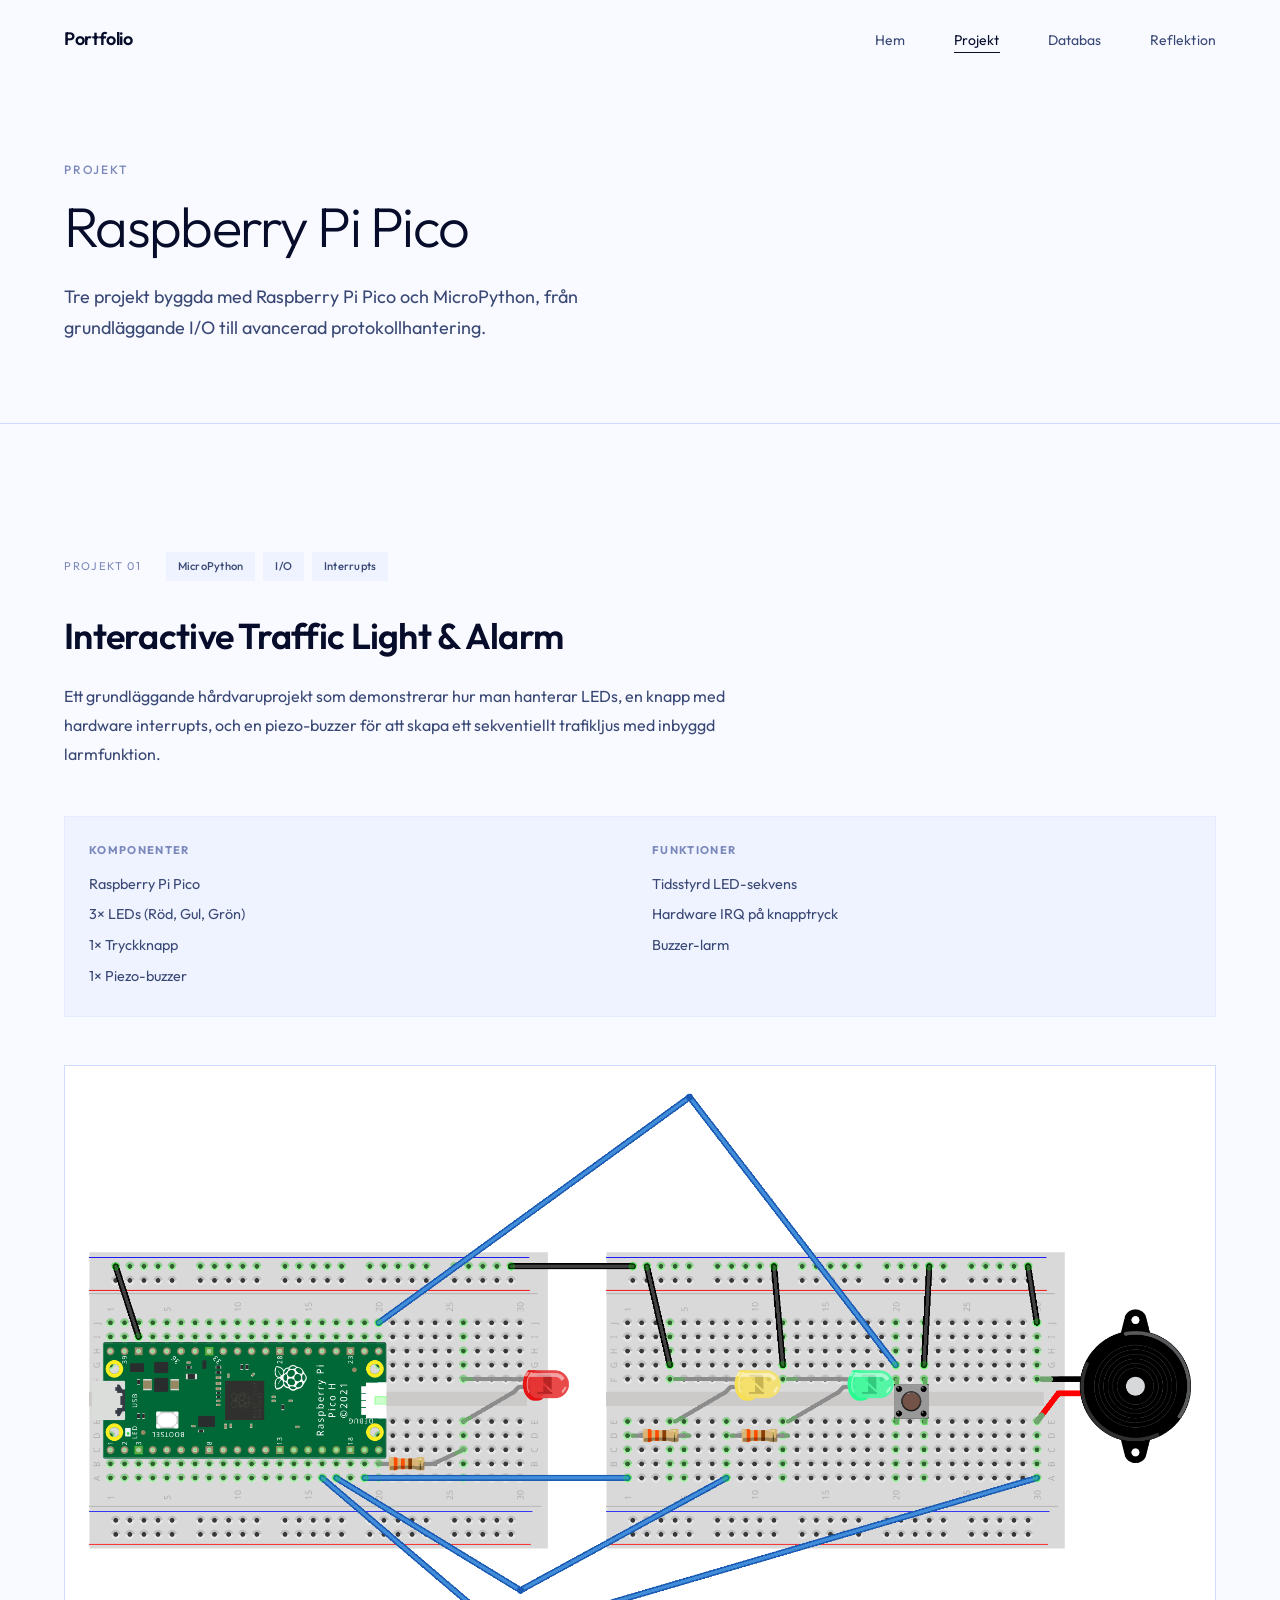
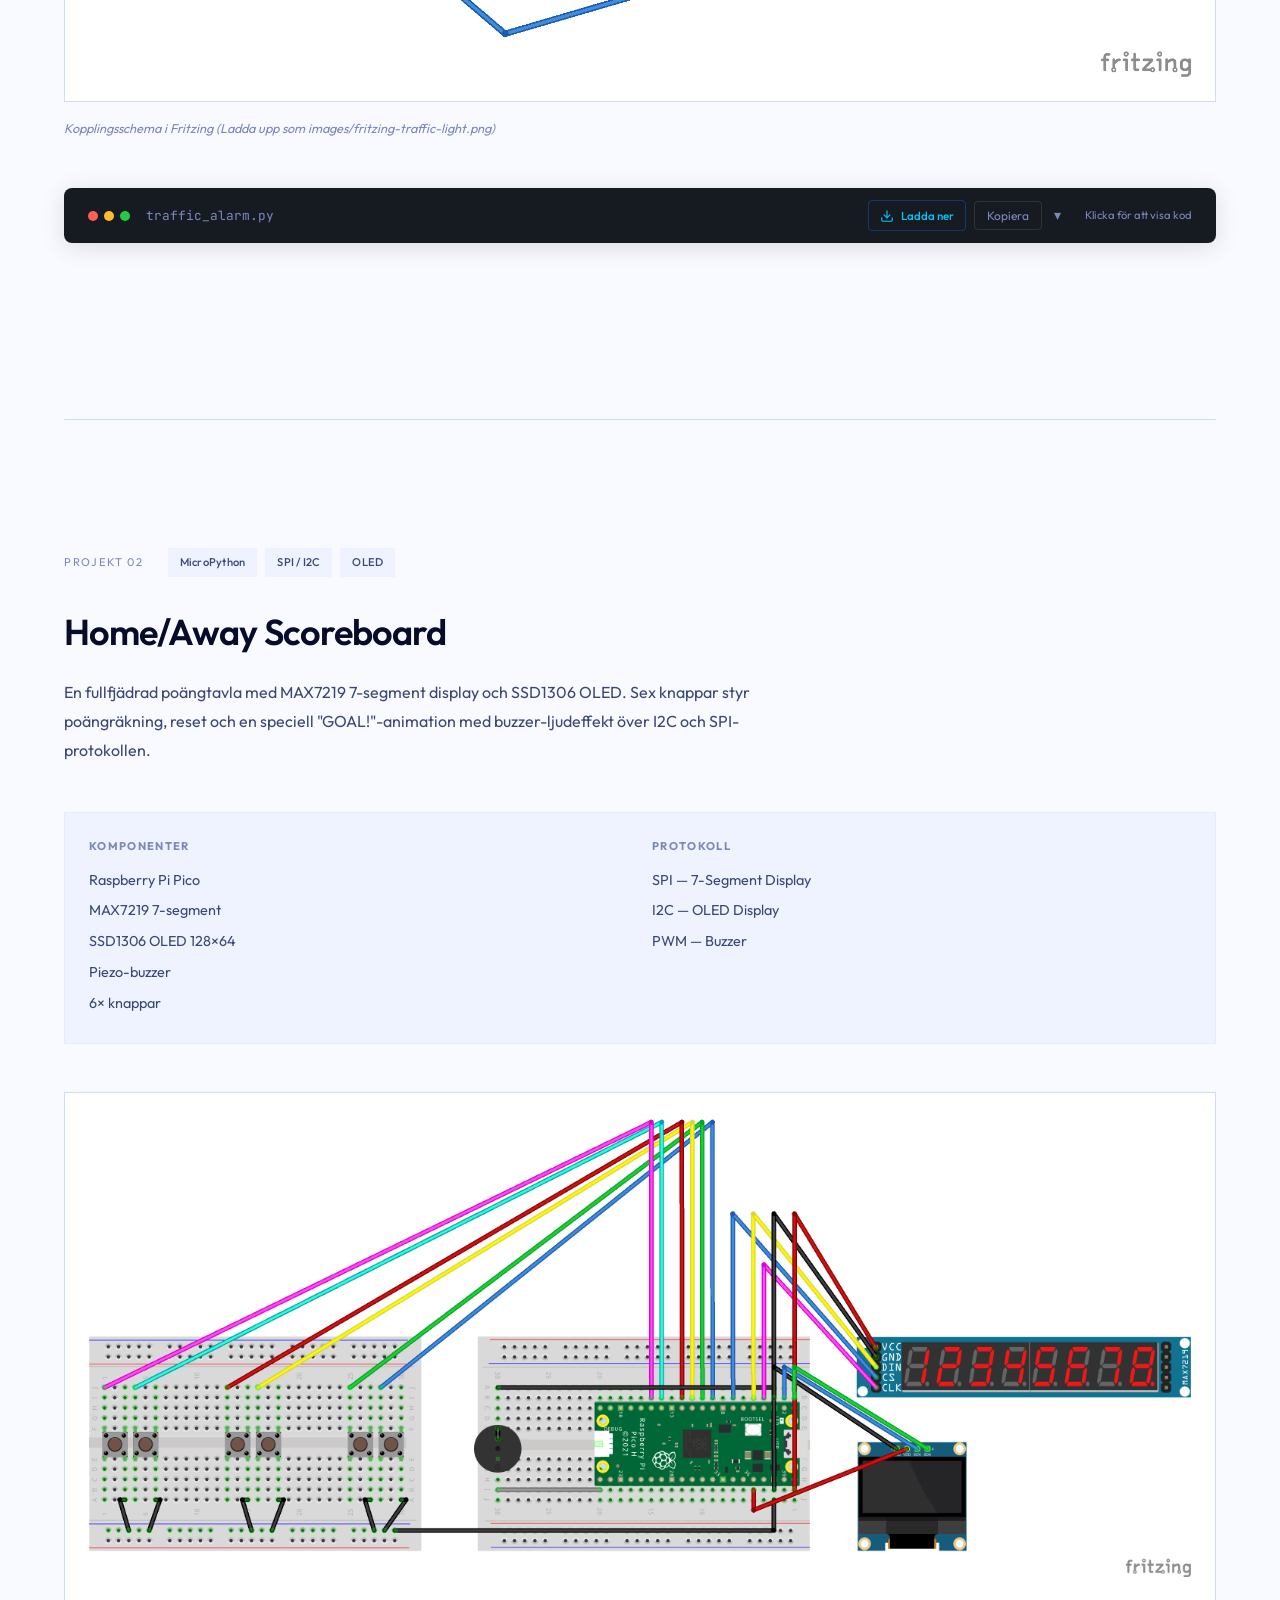
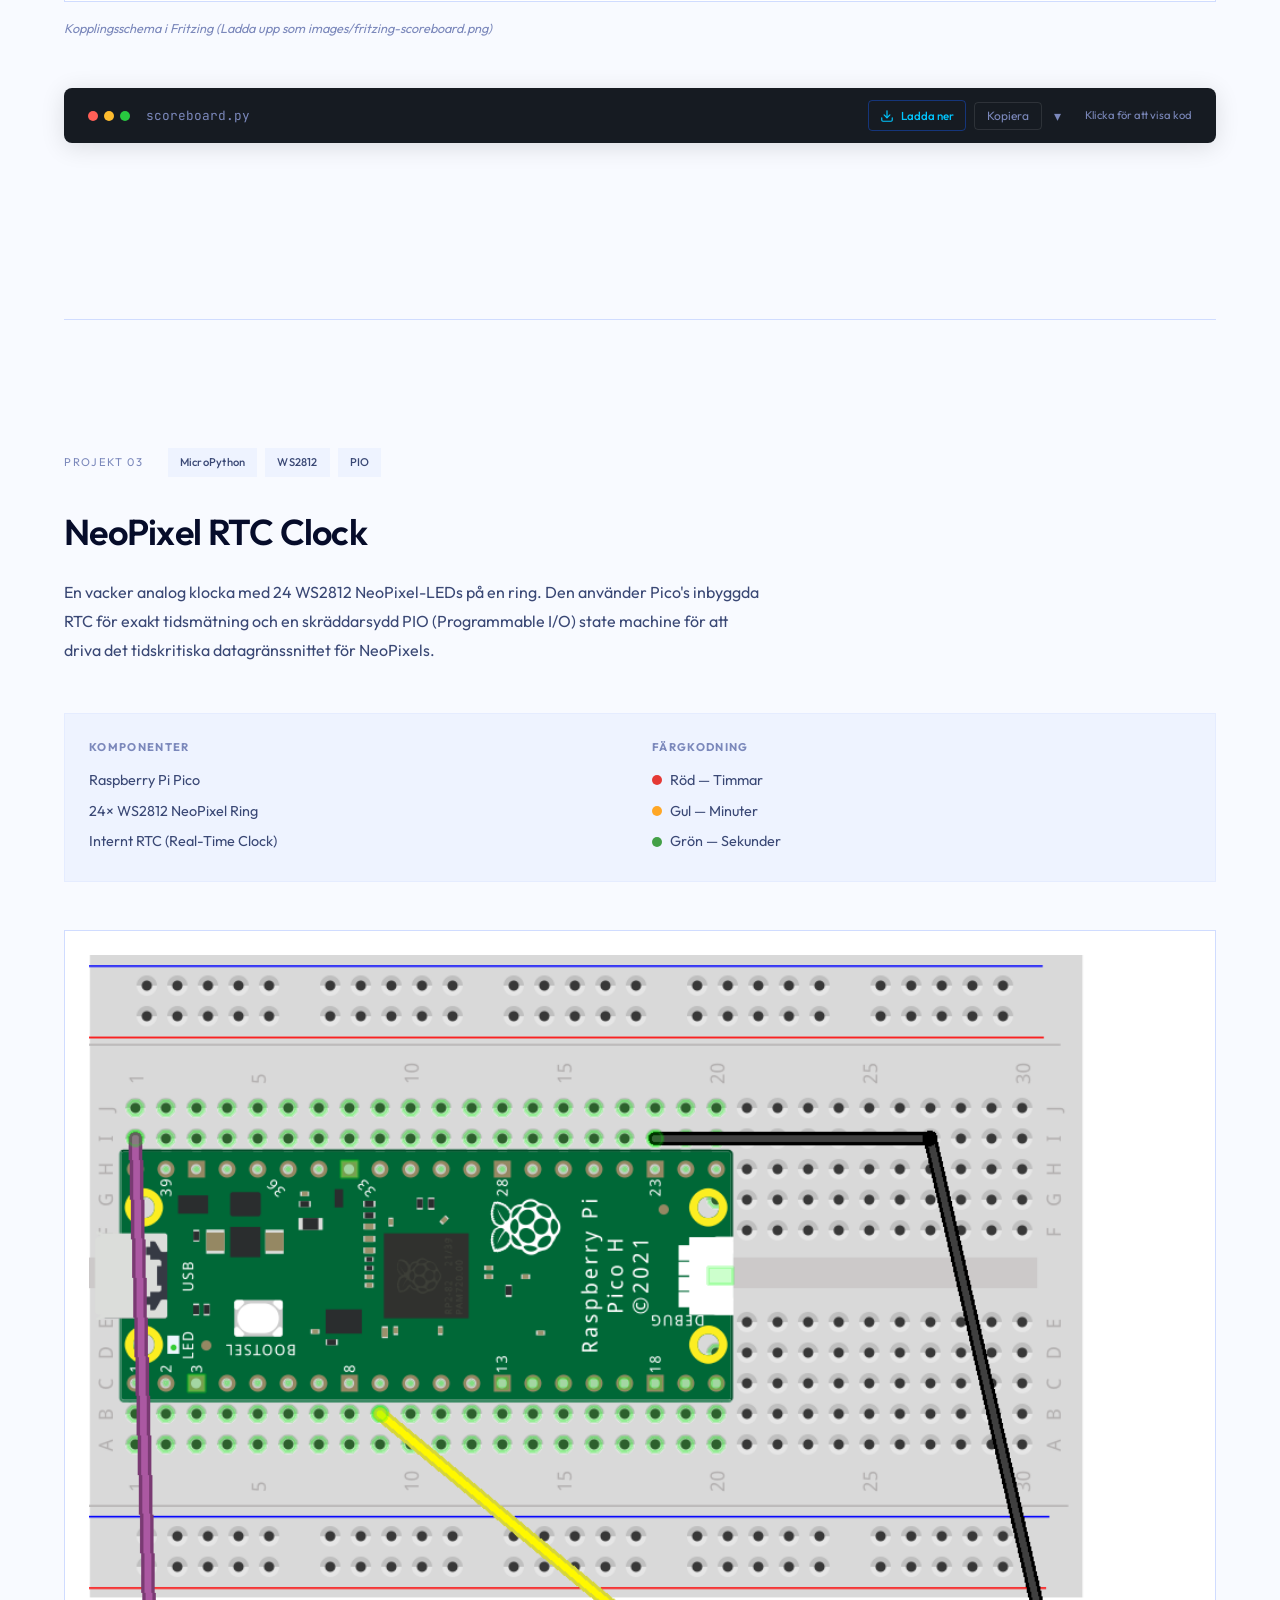
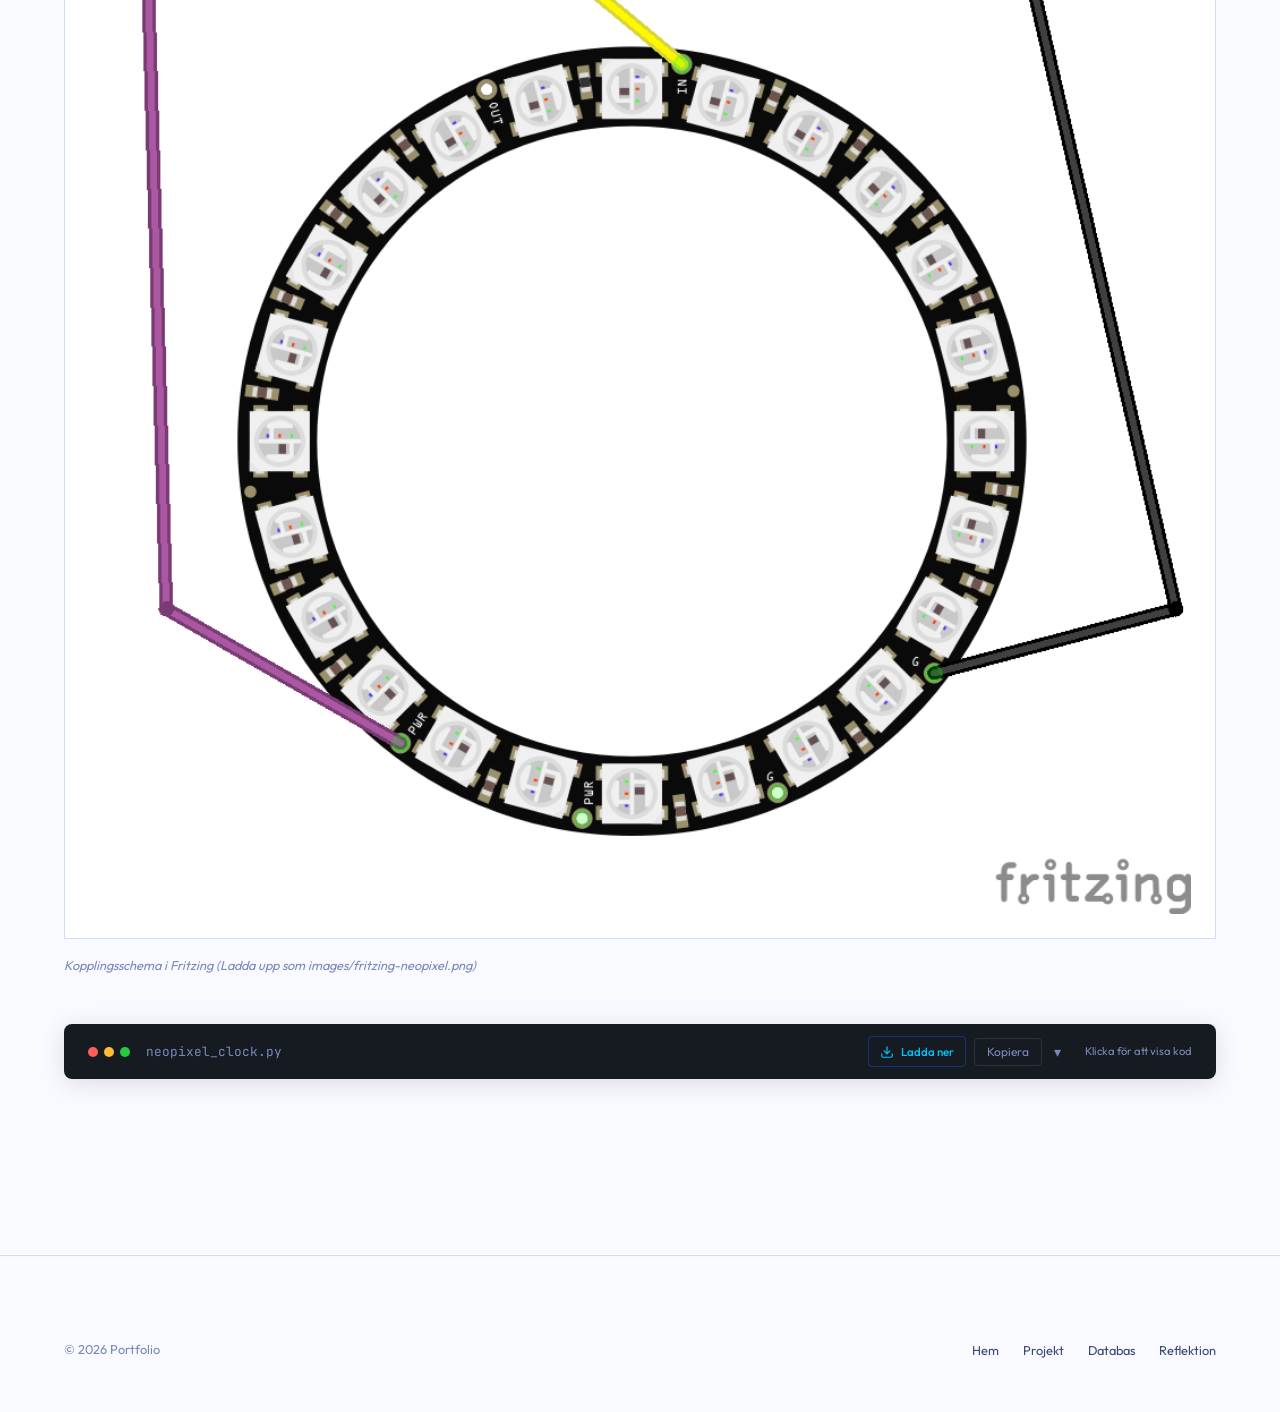
==== commit a627cb32: "add bubble animation, update skill section with new certifications, and include Python scripts for R" ====
--- a/projects.html
+++ b/projects.html
@@ -42,7 +42,7 @@
                     <span class="project-tag">I/O</span>
                     <span class="project-tag">Interrupts</span>
                 </div>
-                <h2 class="project-title fade-in">Interactive Traffic Light & Alarm</h2>
+                <h2 class="project-title fade-in">Interactive Traffic Light &amp; Alarm</h2>
                 <p class="project-desc fade-in">Ett grundläggande hårdvaruprojekt som demonstrerar hur man hanterar LEDs, en knapp med hardware interrupts, och en piezo-buzzer för att skapa ett sekventiellt trafikljus med inbyggd larmfunktion.</p>
             </div>
             <div class="project-details fade-in">
@@ -63,13 +63,26 @@
                 </div>
                 <p class="image-caption">Kopplingsschema i Fritzing (Ladda upp som images/fritzing-traffic-light.png)</p>
             </div>
-            <div class="code-block fade-in">
-                <div class="code-header">
-                    <div class="code-dots"><span></span><span></span><span></span></div>
-                    <span class="code-filename">traffic_alarm.py</span>
-                    <button class="code-copy" onclick="copyCode(this)" aria-label="Kopiera kod">Kopiera</button>
-                </div>
-                <pre><code>import machine
+
+            <!-- Collapsible code dropdown -->
+            <div class="code-dropdown fade-in">
+                <details class="code-details">
+                    <summary class="code-summary">
+                        <div class="summary-left">
+                            <div class="code-dots"><span></span><span></span><span></span></div>
+                            <span class="code-filename">traffic_alarm.py</span>
+                        </div>
+                        <div class="summary-right">
+                            <a href="traffic_alarm.py" download class="btn-download" title="Ladda ner fil">
+                                <svg width="14" height="14" viewBox="0 0 24 24" fill="none" stroke="currentColor" stroke-width="2" stroke-linecap="round" stroke-linejoin="round"><path d="M21 15v4a2 2 0 0 1-2 2H5a2 2 0 0 1-2-2v-4"/><polyline points="7 10 12 15 17 10"/><line x1="12" y1="15" x2="12" y2="3"/></svg>
+                                Ladda ner
+                            </a>
+                            <button class="code-copy" onclick="copyCode(this)" aria-label="Kopiera kod">Kopiera</button>
+                            <span class="summary-toggle-icon">▾</span>
+                        </div>
+                    </summary>
+                    <div class="code-block">
+                        <pre><code>import machine
 import time
 
 led_red = machine.Pin(15, machine.Pin.OUT)
@@ -114,6 +127,8 @@
     time.sleep(5)
 
     led_amber.value(0)</code></pre>
+                    </div>
+                </details>
             </div>
         </div>
     </section>
@@ -151,13 +166,26 @@
                 </div>
                 <p class="image-caption">Kopplingsschema i Fritzing (Ladda upp som images/fritzing-scoreboard.png)</p>
             </div>
-            <div class="code-block fade-in">
-                <div class="code-header">
-                    <div class="code-dots"><span></span><span></span><span></span></div>
-                    <span class="code-filename">scoreboard.py</span>
-                    <button class="code-copy" onclick="copyCode(this)" aria-label="Kopiera kod">Kopiera</button>
-                </div>
-                <pre><code>from machine import Pin, SPI, PWM, I2C
+
+            <!-- Collapsible code dropdown -->
+            <div class="code-dropdown fade-in">
+                <details class="code-details">
+                    <summary class="code-summary">
+                        <div class="summary-left">
+                            <div class="code-dots"><span></span><span></span><span></span></div>
+                            <span class="code-filename">scoreboard.py</span>
+                        </div>
+                        <div class="summary-right">
+                            <a href="scoreboard.py" download class="btn-download" title="Ladda ner fil">
+                                <svg width="14" height="14" viewBox="0 0 24 24" fill="none" stroke="currentColor" stroke-width="2" stroke-linecap="round" stroke-linejoin="round"><path d="M21 15v4a2 2 0 0 1-2 2H5a2 2 0 0 1-2-2v-4"/><polyline points="7 10 12 15 17 10"/><line x1="12" y1="15" x2="12" y2="3"/></svg>
+                                Ladda ner
+                            </a>
+                            <button class="code-copy" onclick="copyCode(this)" aria-label="Kopiera kod">Kopiera</button>
+                            <span class="summary-toggle-icon">▾</span>
+                        </div>
+                    </summary>
+                    <div class="code-block">
+                        <pre><code>from machine import Pin, SPI, PWM, I2C
 import max7219_8digit 
 import ssd1306        #oled plugin
 import time           
@@ -196,22 +224,22 @@
 while True:
     #om nedtryckt
     if home_plus.value() == 0:
-        if home_score < 99: #max 99 så inte blir konstigt på skärmen
+        if home_score &lt; 99: #max 99 så inte blir konstigt på skärmen
             home_score += 1
         time.sleep(0.2) 
 
     if home_minus.value() == 0:
-        if home_score > 0:
+        if home_score &gt; 0:
             home_score -= 1
         time.sleep(0.2)
 
     if away_plus.value() == 0:
-        if away_score < 99:
+        if away_score &lt; 99:
             away_score += 1
         time.sleep(0.2)
 
     if away_minus.value() == 0:
-        if away_score > 0:
+        if away_score &gt; 0:
             away_score -= 1
         time.sleep(0.2)
 
@@ -249,6 +277,8 @@
 
     #förhindra krasher
     time.sleep(0.01)</code></pre>
+                    </div>
+                </details>
             </div>
         </div>
     </section>
@@ -290,13 +320,26 @@
                 </div>
                 <p class="image-caption">Kopplingsschema i Fritzing (Ladda upp som images/fritzing-neopixel.png)</p>
             </div>
-            <div class="code-block fade-in">
-                <div class="code-header">
-                    <div class="code-dots"><span></span><span></span><span></span></div>
-                    <span class="code-filename">neopixel_clock.py</span>
-                    <button class="code-copy" onclick="copyCode(this)" aria-label="Kopiera kod">Kopiera</button>
-                </div>
-                <pre><code># Example using PIO to drive a set of WS2812 LEDs.
+
+            <!-- Collapsible code dropdown -->
+            <div class="code-dropdown fade-in">
+                <details class="code-details">
+                    <summary class="code-summary">
+                        <div class="summary-left">
+                            <div class="code-dots"><span></span><span></span><span></span></div>
+                            <span class="code-filename">neopixel_clock.py</span>
+                        </div>
+                        <div class="summary-right">
+                            <a href="neopixel_clock.py" download class="btn-download" title="Ladda ner fil">
+                                <svg width="14" height="14" viewBox="0 0 24 24" fill="none" stroke="currentColor" stroke-width="2" stroke-linecap="round" stroke-linejoin="round"><path d="M21 15v4a2 2 0 0 1-2 2H5a2 2 0 0 1-2-2v-4"/><polyline points="7 10 12 15 17 10"/><line x1="12" y1="15" x2="12" y2="3"/></svg>
+                                Ladda ner
+                            </a>
+                            <button class="code-copy" onclick="copyCode(this)" aria-label="Kopiera kod">Kopiera</button>
+                            <span class="summary-toggle-icon">▾</span>
+                        </div>
+                    </summary>
+                    <div class="code-block">
+                        <pre><code># Example using PIO to drive a set of WS2812 LEDs.
 import array, time
 from machine import Pin, RTC #rtc för datorstid
 import rp2
@@ -333,15 +376,15 @@
 def pixels_show():
     dimmer_ar = array.array("I", [0 for _ in range(NUM_LEDS)])
     for i,c in enumerate(ar):
-        r = int(((c >> 8) & 0xFF) * brightness)
-        g = int(((c >> 16) & 0xFF) * brightness)
-        b = int((c & 0xFF) * brightness)
-        dimmer_ar[i] = (g<<16) + (r<<8) + b
+        r = int(((c &gt;&gt; 8) &amp; 0xFF) * brightness)
+        g = int(((c &gt;&gt; 16) &amp; 0xFF) * brightness)
+        b = int((c &amp; 0xFF) * brightness)
+        dimmer_ar[i] = (g&lt;&lt;16) + (r&lt;&lt;8) + b
     sm.put(dimmer_ar, 8)
     time.sleep_ms(10)
 
 def pixels_set(i, color):
-    ar[i] = (color[1]<<16) + (color[0]<<8) + color[2]
+    ar[i] = (color[1]&lt;&lt;16) + (color[0]&lt;&lt;8) + color[2]
 
 def pixels_fill(color):
     for i in range(len(ar)):
@@ -381,6 +424,8 @@
 
     pixels_show()
     time.sleep(0.1)</code></pre>
+                    </div>
+                </details>
             </div>
         </div>
     </section>
--- a/style.css
+++ b/style.css
@@ -1,6 +1,6 @@
 /* ============================================
-   STYLE.CSS — Minimalist Portfolio
-   Bettina Sosa-inspired aesthetic
+   STYLE.CSS — Portfolio
+   RedMagic 11 Pro — White & Electric Blue
    ============================================ */
 
 /* --- Reset & Base --- */
@@ -11,23 +11,24 @@
 }
 
 :root {
-    --color-bg: #0A0A0B;
-    --color-bg-alt: #121214;
-    --color-surface: #18181B;
-    --color-text: #EDEDED;
-    --color-text-secondary: #A1A1AA;
-    --color-text-muted: #71717A;
-    --color-accent: #6366F1; /* Neon Purple/Indigo */
-    --color-accent-glow: rgba(99, 102, 241, 0.2);
-    --color-border: #27272A;
-    --color-border-light: #1F1F22;
-    --color-pro: #064E3B;
-    --color-pro-border: #059669;
-    --color-con: #78350F;
-    --color-con-border: #D97706;
-    --color-code-bg: #09090B;
-    --color-code-text: #E4E4E7;
-    --color-code-header: #121214;
+    --color-bg: #F8FAFF;
+    --color-bg-alt: #EEF3FF;
+    --color-surface: #FFFFFF;
+    --color-text: #060C2A;
+    --color-text-secondary: #3A4875;
+    --color-text-muted: #7B88BB;
+    --color-accent: #155EFF;          /* Electric blue — RedMagic LED */
+    --color-accent-2: #00C6FF;        /* Cyan highlight */
+    --color-accent-glow: rgba(21, 94, 255, 0.14);
+    --color-border: #D0DCFF;
+    --color-border-light: #E5ECFF;
+    --color-pro: #EAF9F1;
+    --color-pro-border: #34C77B;
+    --color-con: #FFF6E8;
+    --color-con-border: #F59E0B;
+    --color-code-bg: #0D1117;
+    --color-code-text: #E6EDF3;
+    --color-code-header: #161B22;
 
     --font-sans: 'Outfit', 'Inter', -apple-system, BlinkMacSystemFont, sans-serif;
     --font-mono: 'JetBrains Mono', 'Fira Code', monospace;
@@ -90,10 +91,11 @@
 }
 
 .nav.scrolled {
-    background: rgba(10, 10, 11, 0.85);
+    background: rgba(248, 250, 255, 0.92);
     backdrop-filter: blur(20px);
     -webkit-backdrop-filter: blur(20px);
     border-bottom: 1px solid var(--color-border-light);
+    box-shadow: 0 1px 24px rgba(21,94,255,0.06);
     padding: var(--space-sm) 0;
 }
 
@@ -213,12 +215,18 @@
 }
 
 .hero-accent {
-    font-weight: 600;
+    font-weight: 700;
     font-style: italic;
-    background: linear-gradient(135deg, #6366F1, #A855F7);
+    background: linear-gradient(110deg, #155EFF 0%, #00C6FF 60%, #155EFF 100%);
+    background-size: 200% auto;
     -webkit-background-clip: text;
     -webkit-text-fill-color: transparent;
-    text-shadow: 0 0 40px var(--color-accent-glow);
+    animation: shineBlue 4s linear infinite;
+}
+
+@keyframes shineBlue {
+    0%   { background-position: 0% center; }
+    100% { background-position: 200% center; }
 }
 
 .hero-description {
@@ -1020,3 +1028,584 @@
         grid-template-columns: 1fr;
     }
 }
+
+/* ============================================
+   LANGUAGE SWITCHER
+   ============================================ */
+.lang-switcher {
+    display: flex;
+    align-items: center;
+    gap: 4px;
+    margin-left: var(--space-md);
+    flex-shrink: 0;
+}
+
+.lang-btn {
+    background: none;
+    border: none;
+    font-family: var(--font-sans);
+    font-size: 0.75rem;
+    font-weight: 500;
+    letter-spacing: 0.08em;
+    color: var(--color-text-muted);
+    cursor: pointer;
+    padding: 4px 7px;
+    border-radius: 4px;
+    transition: var(--transition);
+}
+.lang-btn:hover { color: var(--color-text); }
+.lang-btn.active {
+    color: var(--color-accent);
+    background: var(--color-accent-glow);
+}
+.lang-sep {
+    font-size: 0.7rem;
+    color: var(--color-border);
+    pointer-events: none;
+}
+
+/* ============================================
+   GITHUB BUTTON & NAV ICON
+   ============================================ */
+.btn-github {
+    display: inline-flex;
+    align-items: center;
+    padding: 0.875rem 1.5rem;
+    font-size: 0.85rem;
+    font-weight: 500;
+    letter-spacing: 0.03em;
+    transition: var(--transition);
+    cursor: pointer;
+    background: transparent;
+    color: var(--color-text);
+    border: 1px solid var(--color-border);
+    font-family: var(--font-sans);
+    text-decoration: none;
+}
+.btn-github:hover {
+    border-color: var(--color-accent);
+    color: var(--color-accent);
+    box-shadow: 0 0 18px var(--color-accent-glow);
+    transform: translateY(-1px);
+}
+.nav-github {
+    display: flex;
+    align-items: center;
+    color: var(--color-text-muted) !important;
+    transition: var(--transition);
+}
+.nav-github:hover { color: var(--color-accent) !important; }
+
+/* ============================================
+   SKILLS GRID
+   ============================================ */
+.skills-grid {
+    display: grid;
+    grid-template-columns: repeat(3, 1fr);
+    gap: var(--space-md);
+}
+.skill-card {
+    background: var(--color-surface);
+    border: 1px solid var(--color-border-light);
+    padding: var(--space-lg) var(--space-md);
+    display: flex;
+    flex-direction: column;
+    gap: var(--space-xs);
+    transition: var(--transition);
+    position: relative;
+    overflow: hidden;
+}
+.skill-card::before {
+    content: '';
+    position: absolute;
+    inset: 0;
+    background: linear-gradient(135deg, var(--color-accent-glow), transparent 70%);
+    opacity: 0;
+    transition: opacity var(--transition);
+    pointer-events: none;
+}
+.skill-card:hover {
+    border-color: var(--color-accent);
+    transform: translateY(-6px);
+    box-shadow: 0 16px 48px var(--color-accent-glow);
+}
+.skill-card:hover::before { opacity: 1; }
+.skill-icon { font-size: 2rem; margin-bottom: var(--space-xs); }
+.skill-title { font-size: 1.1rem; font-weight: 600; letter-spacing: -0.01em; }
+.skill-desc { font-size: 0.875rem; color: var(--color-text-secondary); line-height: 1.7; flex: 1; }
+.skill-badge {
+    display: inline-block;
+    margin-top: var(--space-sm);
+    font-size: 0.68rem;
+    font-weight: 600;
+    letter-spacing: 0.1em;
+    text-transform: uppercase;
+    padding: 0.3rem 0.75rem;
+    background: var(--color-accent-glow);
+    color: var(--color-accent);
+    border: 1px solid var(--color-accent);
+    align-self: flex-start;
+}
+
+/* ============================================
+   CONTACT FORM
+   ============================================ */
+.contact-form {
+    display: flex;
+    flex-direction: column;
+    gap: var(--space-md);
+    max-width: 600px;
+}
+.form-group { position: relative; }
+.form-group input,
+.form-group textarea {
+    width: 100%;
+    background: var(--color-surface);
+    border: 1px solid var(--color-border);
+    color: var(--color-text);
+    font-family: var(--font-sans);
+    font-size: 0.95rem;
+    padding: 1.4rem 1rem 0.6rem;
+    outline: none;
+    transition: var(--transition);
+    resize: vertical;
+    border-radius: 0;
+}
+.form-group input:focus,
+.form-group textarea:focus {
+    border-color: var(--color-accent);
+    box-shadow: 0 0 0 3px var(--color-accent-glow);
+}
+.form-group label {
+    position: absolute;
+    top: 1rem;
+    left: 1rem;
+    font-size: 0.9rem;
+    color: var(--color-text-muted);
+    pointer-events: none;
+    transition: var(--transition);
+}
+.form-group input:focus ~ label,
+.form-group input:not(:placeholder-shown) ~ label,
+.form-group textarea:focus ~ label,
+.form-group textarea:not(:placeholder-shown) ~ label {
+    top: 0.3rem;
+    font-size: 0.63rem;
+    color: var(--color-accent);
+    letter-spacing: 0.05em;
+    text-transform: uppercase;
+}
+
+/* ============================================
+   FOOTER UPDATE
+   ============================================ */
+.footer-left {
+    display: flex;
+    align-items: center;
+    gap: var(--space-sm);
+}
+.footer-easter {
+    font-size: 1rem;
+    cursor: help;
+    opacity: 0.4;
+    transition: var(--transition);
+    animation: floatBob 3s ease-in-out infinite;
+}
+.footer-easter:hover { opacity: 1; }
+@keyframes floatBob {
+    0%, 100% { transform: translateY(0); }
+    50%       { transform: translateY(-4px); }
+}
+
+/* ============================================
+   ENHANCED CARD GLOW ON HOVER
+   ============================================ */
+.card { position: relative; overflow: hidden; }
+.card::after {
+    content: '';
+    position: absolute;
+    inset: 0;
+    background: linear-gradient(135deg, var(--color-accent-glow), transparent 70%);
+    opacity: 0;
+    transition: opacity var(--transition);
+    pointer-events: none;
+}
+.card:hover::after { opacity: 1; }
+
+/* ============================================
+   KONAMI CODE OVERLAY
+   ============================================ */
+.konami-overlay {
+    position: fixed;
+    inset: 0;
+    z-index: 9999;
+    display: flex;
+    align-items: center;
+    justify-content: center;
+    background: rgba(10, 10, 11, 0.93);
+    backdrop-filter: blur(14px);
+    -webkit-backdrop-filter: blur(14px);
+    opacity: 0;
+    pointer-events: none;
+    transition: opacity 0.4s ease;
+}
+.konami-overlay.active { opacity: 1; pointer-events: auto; }
+.konami-content {
+    text-align: center;
+    display: flex;
+    flex-direction: column;
+    align-items: center;
+    gap: var(--space-md);
+    animation: konamiPop 0.5s cubic-bezier(0.175, 0.885, 0.32, 1.275) forwards;
+}
+@keyframes konamiPop {
+    from { transform: scale(0.4); opacity: 0; }
+    to   { transform: scale(1);   opacity: 1; }
+}
+.konami-text {
+    font-size: clamp(1.5rem, 4vw, 2.5rem);
+    font-weight: 700;
+    color: var(--color-accent);
+    letter-spacing: -0.02em;
+    text-shadow: 0 0 40px var(--color-accent-glow);
+}
+.konami-sub { font-size: 1rem; color: var(--color-text-secondary); letter-spacing: 0.06em; }
+.konami-pixels { display: flex; flex-direction: column; gap: 3px; }
+.pixel-row { display: flex; gap: 3px; }
+.pixel { width: 16px; height: 16px; background: transparent; }
+.pixel.pixel-on { background: var(--color-accent); box-shadow: 0 0 6px var(--color-accent); }
+.pixel.pixel-eye { background: #fff; box-shadow: 0 0 4px #fff; }
+
+/* ============================================
+   RESPONSIVE — new components
+   ============================================ */
+@media (max-width: 900px) {
+    .skills-grid { grid-template-columns: 1fr; }
+}
+@media (max-width: 640px) {
+    .lang-switcher { margin-left: auto; }
+    .skills-grid { grid-template-columns: 1fr; }
+}
+
+/* ============================================
+   BUBBLE WATER EFFECT
+   ============================================ */
+
+/* Hero gets a bubble canvas layer */
+.hero {
+    position: relative;
+    overflow: hidden;
+    background: linear-gradient(160deg, #F8FAFF 0%, #EEF3FF 100%);
+}
+
+.bubble-field {
+    position: absolute;
+    inset: 0;
+    pointer-events: none;
+    overflow: hidden;
+    z-index: 0;
+}
+
+.hero-content,
+.hero-scroll {
+    position: relative;
+    z-index: 1;
+}
+
+.bubble {
+    position: absolute;
+    bottom: -120px;
+    border-radius: 50%;
+    background: transparent;
+    border: 1.5px solid rgba(21, 94, 255, 0.25);
+    box-shadow:
+        inset 0 0 12px rgba(0, 198, 255, 0.15),
+        0 0 8px rgba(21, 94, 255, 0.08);
+    animation: riseUp var(--dur, 8s) ease-in var(--delay, 0s) infinite;
+    opacity: 0;
+}
+
+/* Bubble shimmer highlight */
+.bubble::before {
+    content: '';
+    position: absolute;
+    top: 18%;
+    left: 20%;
+    width: 30%;
+    height: 20%;
+    border-radius: 50%;
+    background: rgba(255, 255, 255, 0.55);
+    filter: blur(2px);
+    transform: rotate(-30deg);
+}
+
+@keyframes riseUp {
+    0%   { transform: translateY(0) translateX(0) scale(1);   opacity: 0; }
+    10%  { opacity: 0.9; }
+    85%  { opacity: 0.6; }
+    100% { transform: translateY(-110vh) translateX(var(--drift, 40px)) scale(0.8); opacity: 0; }
+}
+
+/* Section highlight shimmer (blue outline glow) */
+.section-highlight {
+    position: relative;
+    border: 1px solid var(--color-border-light);
+    overflow: hidden;
+}
+
+.section-highlight::before {
+    content: '';
+    position: absolute;
+    inset: -2px;
+    border-radius: inherit;
+    background: linear-gradient(
+        120deg,
+        transparent 0%,
+        rgba(21, 94, 255, 0.12) 40%,
+        rgba(0, 198, 255, 0.18) 60%,
+        transparent 100%
+    );
+    background-size: 300% 100%;
+    animation: waterShimmer 4s ease-in-out infinite;
+    pointer-events: none;
+    z-index: 0;
+}
+
+@keyframes waterShimmer {
+    0%   { background-position: 200% 0; }
+    50%  { background-position: -100% 0; }
+    100% { background-position: 200% 0; }
+}
+
+/* Skill card bubble glow — blue outlined */
+.skill-card {
+    border: 1.5px solid var(--color-border);
+    background: #FFFFFF;
+}
+
+.skill-card:hover {
+    border-color: var(--color-accent);
+    box-shadow:
+        0 0 0 3px var(--color-accent-glow),
+        0 16px 48px rgba(21, 94, 255, 0.12);
+}
+
+/* Card blue outline on hover */
+.card:hover {
+    border-color: var(--color-accent);
+    box-shadow:
+        0 0 0 2px var(--color-accent-glow),
+        0 12px 40px rgba(21, 94, 255, 0.10);
+}
+
+/* AWS Cert badge card */
+.cert-badge {
+    display: inline-flex;
+    align-items: center;
+    gap: var(--space-sm);
+    padding: 0.75rem 1.25rem;
+    background: linear-gradient(110deg, #EEF3FF, #F8FAFF);
+    border: 1.5px solid var(--color-accent);
+    border-radius: 8px;
+    margin-top: var(--space-sm);
+    text-decoration: none;
+    color: var(--color-accent);
+    font-size: 0.82rem;
+    font-weight: 600;
+    letter-spacing: 0.02em;
+    transition: var(--transition);
+    position: relative;
+    overflow: hidden;
+}
+
+.cert-badge::before {
+    content: '';
+    position: absolute;
+    inset: -2px;
+    background: linear-gradient(110deg, #155EFF, #00C6FF, #155EFF);
+    background-size: 200% auto;
+    border-radius: 9px;
+    z-index: -1;
+    animation: shineBlue 3s linear infinite;
+    opacity: 0;
+    transition: opacity 0.3s;
+}
+
+.cert-badge:hover {
+    background: var(--color-accent);
+    color: #fff;
+    transform: translateY(-2px);
+    box-shadow: 0 8px 24px var(--color-accent-glow);
+}
+
+.cert-badge:hover::before { opacity: 1; }
+
+.cert-badge svg { flex-shrink: 0; }
+
+/* Btn primary — white on blue */
+.btn-primary {
+    background: var(--color-accent);
+    color: #fff;
+    border: none;
+    position: relative;
+    overflow: hidden;
+}
+
+.btn-primary::after {
+    content: '';
+    position: absolute;
+    inset: 0;
+    background: linear-gradient(110deg, transparent 30%, rgba(255,255,255,0.2) 50%, transparent 70%);
+    background-size: 200% auto;
+    animation: btnSheen 2.5s linear infinite;
+}
+
+@keyframes btnSheen {
+    0%   { background-position: 200% 0; }
+    100% { background-position: -200% 0; }
+}
+
+.btn-primary:hover {
+    background: #0A4EE0;
+    transform: translateY(-2px);
+    box-shadow: 0 8px 28px rgba(21, 94, 255, 0.35);
+}
+
+/* Btn secondary — blue outlined */
+.btn-secondary {
+    background: transparent;
+    color: var(--color-accent);
+    border: 1.5px solid var(--color-accent);
+}
+
+.btn-secondary:hover {
+    background: var(--color-accent-glow);
+    border-color: var(--color-accent);
+    transform: translateY(-2px);
+}
+
+/* Pull quote blue bar */
+.pull-quote {
+    border-left: 3px solid var(--color-accent);
+    background: var(--color-accent-glow);
+}
+
+/* ============================================
+   COLLAPSIBLE CODE DROPDOWN
+   ============================================ */
+.code-dropdown {
+    margin: var(--space-lg) 0;
+    border-radius: 8px;
+    overflow: hidden;
+    box-shadow: 0 4px 24px rgba(0,0,0,0.12);
+}
+
+.code-details {
+    background: var(--color-code-bg);
+}
+
+/* Remove default browser marker */
+.code-details > summary { list-style: none; }
+.code-details > summary::-webkit-details-marker { display: none; }
+
+.code-summary {
+    display: flex;
+    align-items: center;
+    justify-content: space-between;
+    padding: 0.75rem var(--space-md);
+    background: var(--color-code-header);
+    cursor: pointer;
+    user-select: none;
+    transition: background var(--transition);
+    gap: var(--space-sm);
+}
+
+.code-summary:hover {
+    background: #1c2330;
+}
+
+.summary-left {
+    display: flex;
+    align-items: center;
+    gap: var(--space-sm);
+    flex: 1;
+    min-width: 0;
+}
+
+.summary-right {
+    display: flex;
+    align-items: center;
+    gap: 0.5rem;
+    flex-shrink: 0;
+}
+
+/* Rotate chevron when open */
+.code-details[open] .summary-toggle-icon {
+    transform: rotate(180deg);
+}
+
+.summary-toggle-icon {
+    color: var(--color-text-muted);
+    font-size: 0.9rem;
+    display: inline-block;
+    transition: transform var(--transition);
+    margin-left: 0.25rem;
+}
+
+/* Download button */
+.btn-download {
+    display: inline-flex;
+    align-items: center;
+    gap: 0.4rem;
+    background: transparent;
+    border: 1px solid rgba(21, 94, 255, 0.4);
+    color: var(--color-accent-2);
+    font-size: 0.72rem;
+    font-family: var(--font-sans);
+    font-weight: 500;
+    padding: 0.3rem 0.7rem;
+    border-radius: 4px;
+    text-decoration: none;
+    transition: var(--transition);
+    cursor: pointer;
+    white-space: nowrap;
+}
+
+.btn-download:hover {
+    background: rgba(21, 94, 255, 0.15);
+    border-color: var(--color-accent);
+    color: #fff;
+}
+
+/* Code block inside details — no extra shadow/radius since parent handles it */
+.code-details .code-block {
+    margin: 0;
+    border-radius: 0;
+    box-shadow: none;
+    /* Animate open */
+    animation: slideDown 0.2s ease;
+}
+
+@keyframes slideDown {
+    from { opacity: 0; transform: translateY(-6px); }
+    to   { opacity: 1; transform: translateY(0); }
+}
+
+/* Collapsed label hint */
+.code-details:not([open]) .code-summary::after {
+    content: 'Klicka för att visa kod';
+    font-size: 0.7rem;
+    color: var(--color-text-muted);
+    margin-left: 0.5rem;
+    font-family: var(--font-sans);
+}
+
+@media (max-width: 640px) {
+    .code-details:not([open]) .code-summary::after {
+        display: none;
+    }
+    .summary-right {
+        gap: 0.3rem;
+    }
+    .btn-download span { display: none; }
+}
